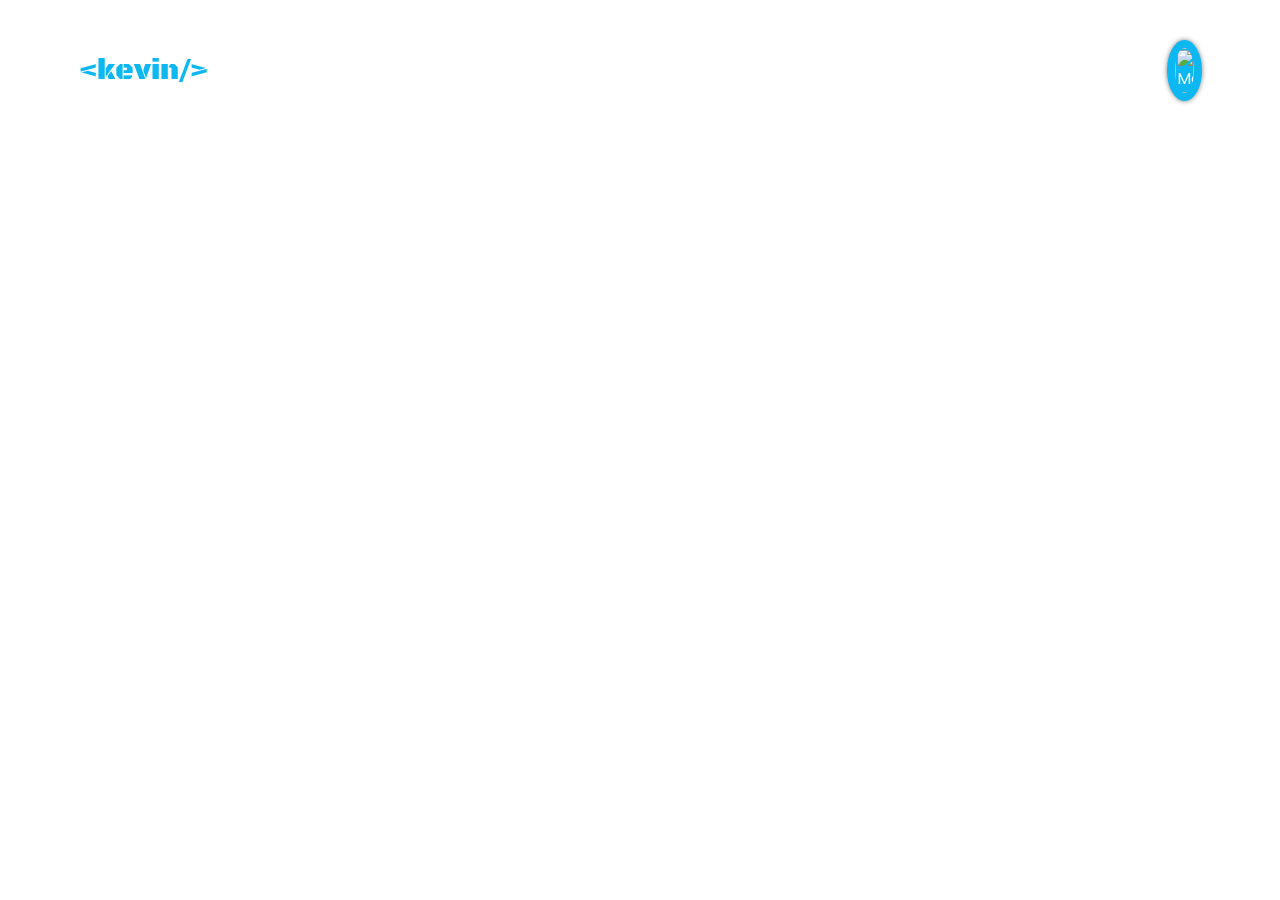
==== about.html @ 83efb4b0 "agregando mi portfolio" ====
<html lang="en">

<head>
  <meta charset="utf-8">
  <link rel="icon" href="/portfolio-github-pages/build/favicon.ico">
  <meta name="viewport" content="width=device-width, initial-scale=1">
  <meta name="theme-color" content="#000000">
  <meta name="description" content="Web site created using create-react-app">
  <link rel="apple-touch-icon" href="/portfolio-github-pages/build/logo192.png">

  <link rel="preconnect" href="https://fonts.googleapis.com">
  <link rel="preconnect" href="https://fonts.gstatic.com" crossorigin="">
  <link
    href="https://fonts.googleapis.com/css2?family=Poppins:ital,wght@0,100;0,200;0,300;0,400;0,500;0,600;0,700;0,800;0,900;1,100;1,200;1,300;1,400;1,500;1,600;1,700;1,800;1,900&amp;display=swap"
    rel="stylesheet">



  <link rel="preconnect" href="https://fonts.googleapis.com">
  <link rel="preconnect" href="https://fonts.gstatic.com" crossorigin="">
  <link href="https://fonts.googleapis.com/css2?family=Black+Ops+One&amp;display=swap" rel="stylesheet">

  <link rel="stylesheet" href="./src/css/style.css">
  <title>React App</title>
</head>

<body>
  <div id="root">
    <div class="container">
      <header class="header">
        <p class="header_name"> &lt;kevin/&gt; </p>
        <img src="./assets/img/list.svg" alt="Menu"
          class="header_container_menu_hamburger" id="hamburger">
        <div class="header_container" id="containerMenu">
          <ul class="header_container_menu">
            <li class="header_container_menu_li home page_home"> <img src="./assets/img/house-door.svg" alt="">
              <a href="./index.html">Home</a>
              </li>
            <li class="header_container_menu_li about"> <img src="./assets/img/about.svg" alt="">
              <a href="./about.html">About</a>
              </li>
            <li class="header_container_menu_li resume"> <img src="./assets/img/resume.svg" alt="">
              <a href="./resume.html">Resume</a>
              </li>
            <li class="header_container_menu_li works"> <img src="./assets/img/works.svg" alt="">
              <a href="./works.html">Works</a>
              </li>
            <li class="header_container_menu_li contact"><img src="./assets/img/contact.svg" alt="">
              <a href="./contact.html">Contact</a>
              </li>
          </ul>
        </div>
      </header>
      <main class="main_about">
        <h1>about</h1>
      </main>
    </div>
  </div>

  <script src="./hamburger.js"> </script>
</body>

</html>
---- src/css/style.css ----
* {
  margin: 0;
  padding: 0;
  box-sizing: border-box;
  font-family: "Poppins", sans-serif;
  color: white;
}

.container {
  padding-left: 16px;
  padding-right: 16px;
}

body {
  overflow-x: hidden;
  font-size: 16px;
}

img {
  max-width: 100%;
}

#root {
  background-image: url(../../assets/img/Rectangle_1.svg), url(../../assets/img/Rectangle_2.svg), url(../../assets/img/Rectangle_3.svg);
  background-repeat: no-repeat, no-repeat;
  background-position: left 0, bottom 0 right -100px, top 0 right 0;
  -o-object-fit: contain;
     object-fit: contain;
}

@media (min-width: 480px) {
  #root {
    background-size: 200px;
  }
}
@media (min-width: 768px) and (max-width: 991px) {
  #root {
    background-size: 250px;
  }
}
@media (min-width: 992px) and (max-width: 1199px) {
  #root {
    background-size: 300px;
  }
}
@media (min-width: 1200px) and (max-width: 1440px) {
  #root {
    background-size: 350px;
  }
}
@media (min-width: 1441px) {
  #root {
    background-size: 380px;
  }
}
.header {
  width: 100%;
  display: flex;
  align-items: center;
  justify-content: space-between;
  position: relative;
  max-width: 90%;
  margin: auto;
  margin-bottom: 30px;
  padding-top: 40px;
}
.header_name {
  color: #0cb7f2;
  font-family: "Black Ops One", sans-serif;
  font-size: clamp(20px, 20px + 15 * (100vw - 320px) / 880, 29px);
}
.header_container {
  width: 90%;
  position: absolute;
  top: 100px;
  left: 50%;
  transform: translateX(-50%);
  max-height: 0;
  overflow: hidden;
  transition: max-height 0.5s linear;
  background-color: white;
  box-shadow: 0 0 10px rgba(0, 0, 0, 0.2);
  border-radius: 5px;
}
.header_container.open {
  max-height: 400px;
}
.header_container_menu {
  display: flex;
  flex-direction: column;
  list-style: none;
  padding: 20px;
  gap: 15px;
}
.header_container_menu_li {
  display: flex;
  font-size: 14px;
  gap: 7px;
}
.header_container_menu_li img {
  width: 100%;
  max-width: 21px;
}
.header_container_menu_li a {
  color: #44566c;
  text-decoration: none;
}
.header_container_menu_hamburger {
  background-color: #0cb7f2;
  padding: 8px;
  width: 100%;
  max-width: 35px;
  border-radius: 50%;
  box-shadow: 0 0 5px rgba(0, 0, 0, 0.5);
}

.container {
  height: 100vh;
  width: 100%;
  max-width: 1440px;
  margin: auto;
}

.main_section_profile {
  display: flex;
  flex-direction: column;
  justify-content: center;
  align-items: center;
}
.main_section_profile_container {
  width: 250px;
  height: 250px;
  border-radius: 50%;
  overflow: hidden;
  display: flex;
  justify-content: center;
  align-items: center;
  margin-bottom: 20px;
}
.main_section_profile_container_img {
  width: 100%;
  height: 100%;
  -o-object-fit: cover;
     object-fit: cover;
}
.main_section_profile_name {
  color: black;
  font-weight: 600;
  font-size: 22px;
  margin-bottom: 10px;
}
.main_section_profile_study {
  color: gray;
  font-size: 15px;
  font-weight: 500;
  margin-bottom: 20px;
}
.main_section_profile_social {
  display: flex;
  justify-content: center;
  align-items: center;
  gap: 10px;
  width: 100%;
  margin-bottom: 30px;
}
.main_section_profile_social_buttons {
  display: flex;
  justify-content: center;
  align-items: center;
  background-color: white;
  width: 100%;
  max-width: 35px;
  height: 35px;
  border-radius: 10px;
  box-shadow: 0 0 5px rgba(0, 0, 0, 0.5);
  transition: background-color 0.3s;
}
.main_section_profile_social_buttons img {
  width: 100%;
  max-width: 50%;
  background: transparent;
  transition: filter 0.3s;
}
.main_section_profile_social .github:hover {
  background-color: black;
}
.main_section_profile_social .github:hover img {
  filter: brightness(0) invert(1);
}
.main_section_profile_social .linkedin:hover {
  background-color: #0077b5;
}
.main_section_profile_social .linkedin:hover img {
  filter: brightness(0) invert(1);
}
.main_section_profile_social .instagram:hover {
  background-color: #e1306c;
}
.main_section_profile_social .instagram:hover img {
  filter: brightness(0) invert(1);
}
.main_section_profile_cv {
  display: flex;
  align-items: center;
  justify-content: center;
  gap: 10px;
  color: white;
  font-weight: 500;
  background-color: #0cb7f2;
  padding: 10px;
  border-radius: 20px;
  text-decoration: none;
  transition: transform 0.2s;
}
.main_section_profile_cv:hover {
  transform: translateY(-5px);
}/*# sourceMappingURL=style.css.map */
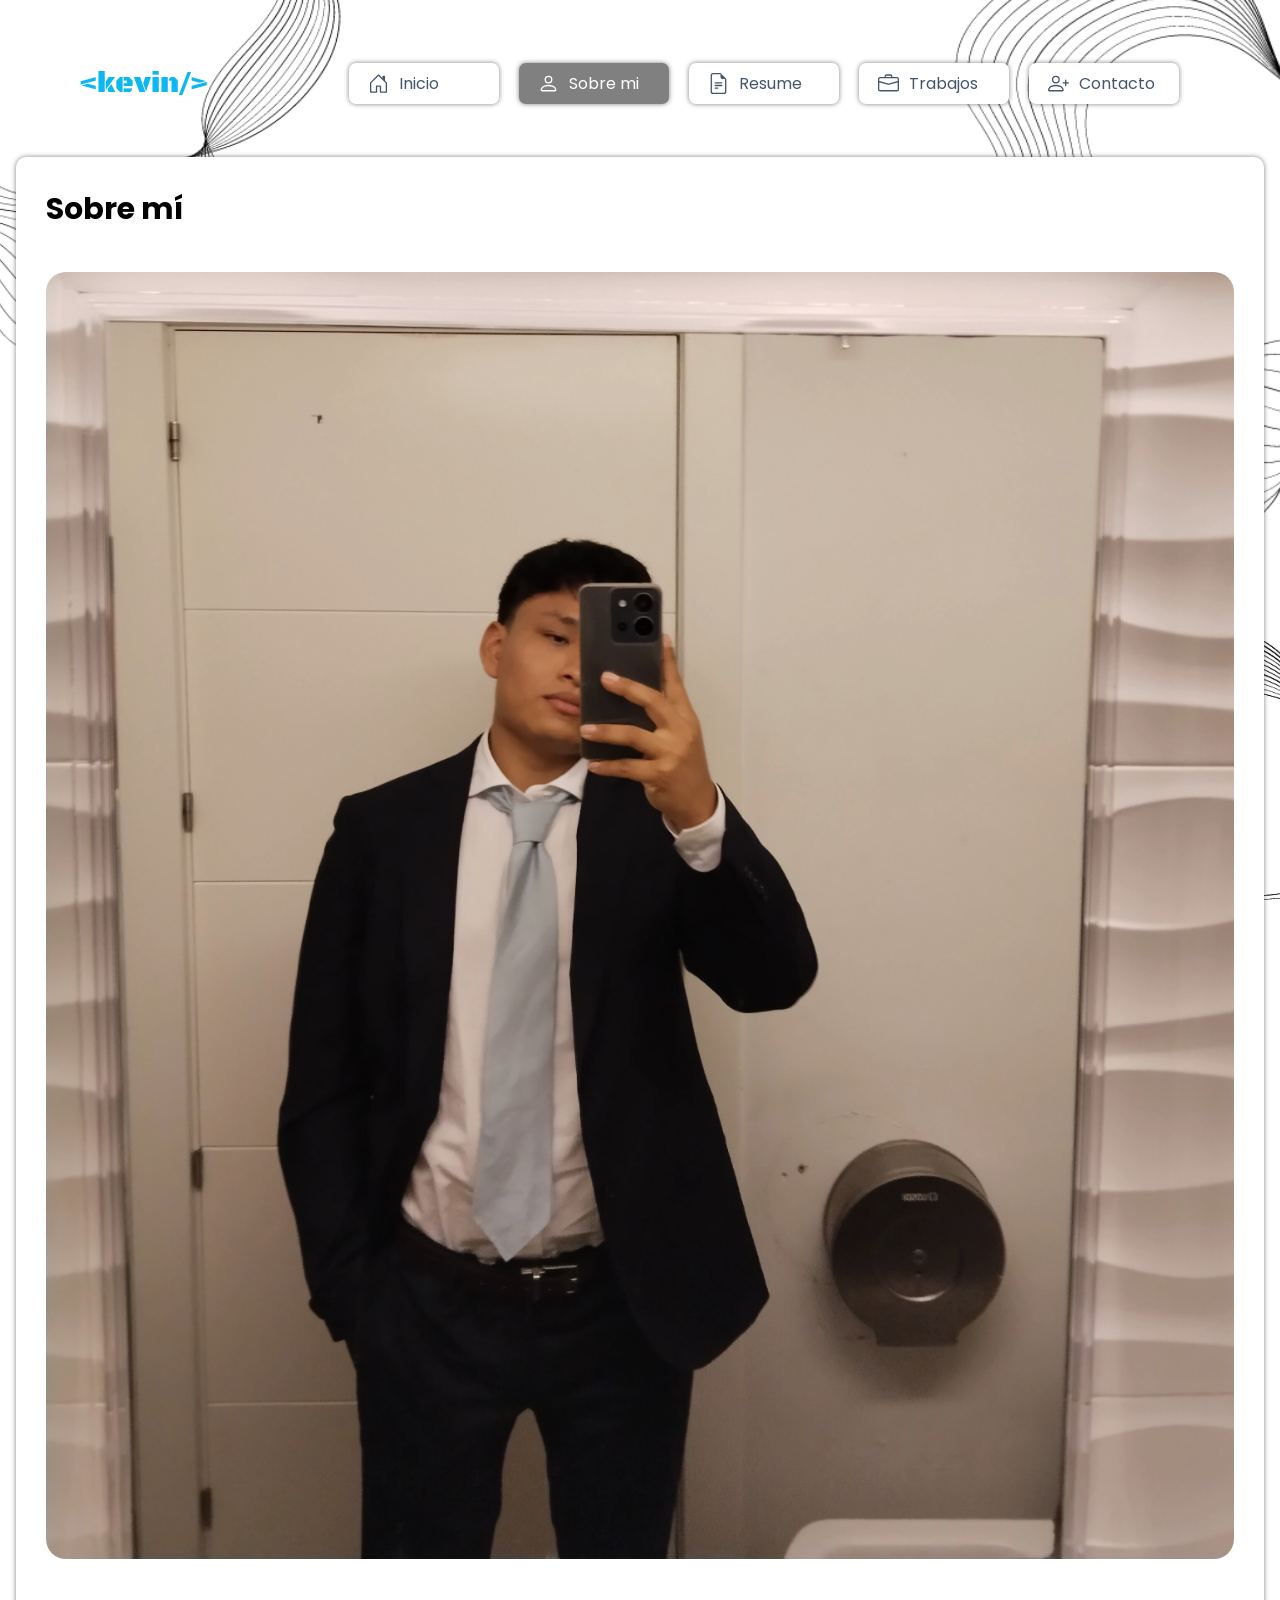
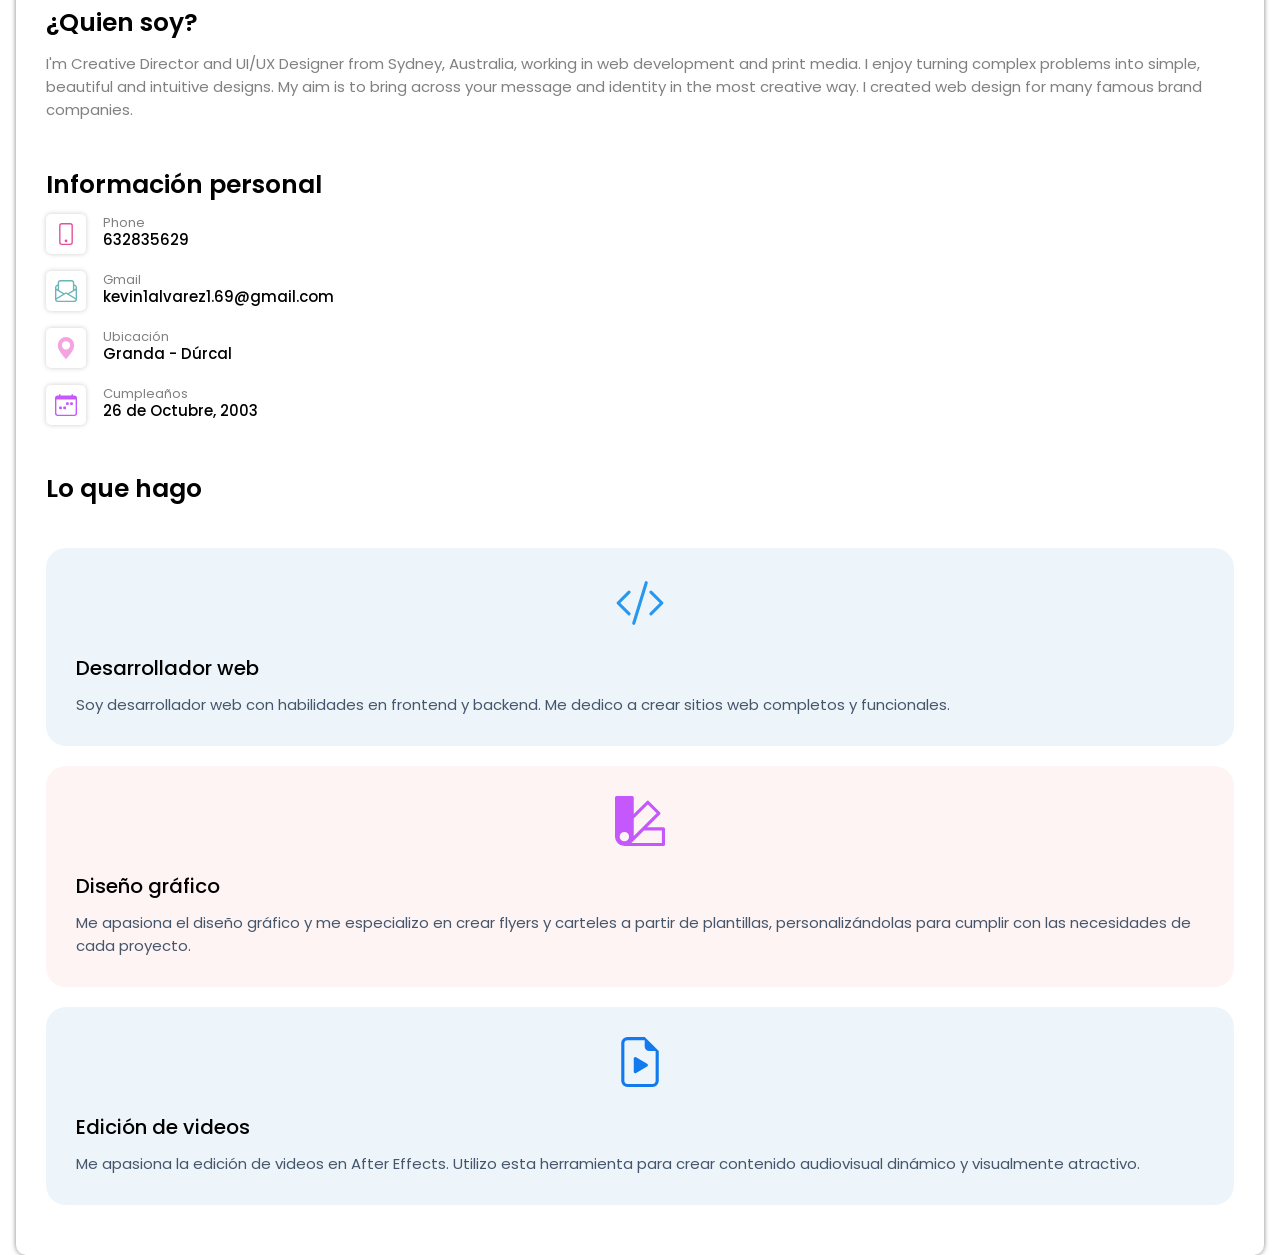
==== commit 90133fb9: "añadiendo nueva página" ====
--- a/about.html
+++ b/about.html
@@ -33,26 +33,157 @@
           class="header_container_menu_hamburger" id="hamburger">
         <div class="header_container" id="containerMenu">
           <ul class="header_container_menu">
-            <li class="header_container_menu_li home page_home"> <img src="./assets/img/house-door.svg" alt="">
-              <a href="./index.html">Home</a>
-              </li>
-            <li class="header_container_menu_li about"> <img src="./assets/img/about.svg" alt="">
-              <a href="./about.html">About</a>
-              </li>
-            <li class="header_container_menu_li resume"> <img src="./assets/img/resume.svg" alt="">
-              <a href="./resume.html">Resume</a>
-              </li>
-            <li class="header_container_menu_li works"> <img src="./assets/img/works.svg" alt="">
-              <a href="./works.html">Works</a>
-              </li>
-            <li class="header_container_menu_li contact"><img src="./assets/img/contact.svg" alt="">
-              <a href="./contact.html">Contact</a>
-              </li>
+
+            <a href="./index.html" class="header_container_menu_li home"> <img src="./assets/img/house-door.svg" alt="">
+              <span >Inicio</span>
+            </a>
+              
+            <a href="./about.html" class="header_container_menu_li home page_home"> <img src="./assets/img/about.svg" alt="">
+              <span >Sobre mi</span>
+            </a>
+              
+            <a href="./resume.html" class="header_container_menu_li home"> <img src="./assets/img/resume.svg" alt="">
+              <span >Resume</span>
+            </a>
+
+            <a href="./works.html" class="header_container_menu_li home"> <img src="./assets/img/works.svg" alt="">
+              <span >Trabajos</span>
+            </a>
+
+            <a href="./contact.html" class="header_container_menu_li home"> <img src="./assets/img/contact.svg" alt="">
+              <span >Contacto</span>
+            </a>
           </ul>
         </div>
       </header>
       <main class="main_about">
-        <h1>about</h1>
+
+        <section class="main_about_container_title">
+          <p class="main_about_container_title_text">
+            Sobre mí
+          </p>
+        </section>
+
+        <section class="main_about_container_principal">
+
+          <article class="main_about_container_principal_photo">
+            <img src="./assets/img/foto.jpg" alt="">
+          </article>
+
+          <div class="main_about_container_principal_container">
+            <article class="article_about">
+              <p class="article_about_title">¿Quien soy?</p>
+              <p class="article_about_text">
+                I'm Creative Director and UI/UX Designer from Sydney, Australia, working in web development and print media. I enjoy turning complex problems into simple, beautiful and intuitive designs.
+
+                My aim is to bring across your message and identity in the most creative way. I created web design for many famous brand companies.
+              </p>
+            </article>
+
+            <article class="article_info">
+              <p class="article_info_title">
+                Información personal
+              </p>
+              <div class="article_info_container">
+                <img src="./assets/img/info/phone.svg" alt="">
+                <div class="article_info_container_information">
+                  <p class="article_info_container_information_title">
+                    Phone
+                  </p>
+                  <p class="article_info_container_information_text">
+                    632835629
+                  </p>
+                </div>
+              </div>
+
+              <div class="article_info_container">
+                <img src="./assets/img/info/email.svg" alt="">
+                <div class="article_info_container_information">
+                  <p class="article_info_container_information_title">
+                    Gmail
+                  </p>
+                  <p class="article_info_container_information_text">
+                    kevin1alvarez1.69@gmail.com
+                  </p>
+                </div>
+              </div>
+
+              <div class="article_info_container">
+                <img src="./assets/img/info/location.svg" alt="">
+                <div class="article_info_container_information">
+                  <p class="article_info_container_information_title">
+                    Ubicación
+                  </p>
+                  <p class="article_info_container_information_text">
+                    Granda - Dúrcal
+                  </p>
+                </div>
+              </div>
+
+              <div class="article_info_container">
+                <img src="./assets/img/info/calendar.svg" alt="">
+                <div class="article_info_container_information">
+                  <p class="article_info_container_information_title">
+                    Cumpleaños
+                  </p>
+                  <p class="article_info_container_information_text">
+                    26 de Octubre, 2003
+                  </p>
+                </div>
+              </div>
+
+            </article>
+          </div>
+        </section>
+
+        <section class="main_about_container_hability">
+          <section class="main_about_container_hability_title">
+            <p class="title_text">Lo que hago</p>
+          </section>
+
+          <section class="main_about_container_hability_container">
+
+            <article class="article code">
+              <div class="article_img">
+                <img src="./assets/img/info/code.svg" alt="">
+              </div>
+              <div class="article_text">
+                <p class="article_text_title">Desarrollador web</p>
+                <p class="article_text_text">
+                  Soy desarrollador web con habilidades en frontend y backend. Me dedico a crear sitios web completos y funcionales.
+                </p>
+              </div>
+            </article>
+
+
+            <article class="article">
+              <div class="article_img">
+                <img src="./assets/img/info/design.svg" alt="">
+              </div>
+              <div class="article_text">
+                <p class="article_text_title">Diseño gráfico</p>
+                <p class="article_text_text">
+                  Me apasiona el diseño gráfico y me especializo en crear flyers y carteles a partir de plantillas, personalizándolas para cumplir con las necesidades de cada proyecto.
+                </p>
+              </div>
+            </article>
+
+            <article class="article video">
+              <div class="article_img">
+                <img src="./assets/img/info/video.svg" alt="">
+              </div>
+              <div class="article_text">
+                <p class="article_text_title">Edición de videos</p>
+                <p class="article_text_text">
+                  Me apasiona la edición de videos en After Effects. Utilizo esta herramienta para crear contenido audiovisual dinámico y visualmente atractivo.
+                </p>
+              </div>
+            </article>
+            
+
+          </section>
+        </section>
+
       </main>
     </div>
   </div>
--- a/src/css/style.css
+++ b/src/css/style.css
@@ -96,12 +96,13 @@
   display: flex;
   font-size: 14px;
   gap: 7px;
+  text-decoration: none;
 }
 .header_container_menu_li img {
   width: 100%;
   max-width: 21px;
 }
-.header_container_menu_li a {
+.header_container_menu_li span {
   color: #44566c;
   text-decoration: none;
 }
@@ -112,6 +113,127 @@
   max-width: 35px;
   border-radius: 50%;
   box-shadow: 0 0 5px rgba(0, 0, 0, 0.5);
+}
+@media (min-width: 992px) and (max-width: 1199px) {
+  .header_container {
+    position: relative;
+    top: 0;
+    left: 0;
+    transform: none;
+    max-height: none;
+    overflow: visible;
+    transition: none;
+    box-shadow: none;
+    border-radius: 0;
+    width: auto;
+    background-color: transparent;
+  }
+  .header_container_menu {
+    display: flex;
+    flex-direction: row;
+    align-items: start;
+    justify-content: flex-start;
+    padding: 20px;
+    gap: 15px;
+  }
+  .header_container_menu_li {
+    display: flex;
+    font-size: 14px;
+    gap: 10px;
+    background-color: white;
+    box-shadow: 0 0 5px rgba(0, 0, 0, 0.5);
+    padding: 8px 15px;
+    border-radius: 7px;
+    transition: background-color 0.3s;
+    width: 130px;
+  }
+  .header_container_menu_li img {
+    width: 100%;
+    max-width: 21px;
+    transition: filter 0.3s;
+  }
+  .header_container_menu_li:hover {
+    background-color: gray;
+  }
+  .header_container_menu_li:hover img {
+    filter: brightness(0) invert(1);
+  }
+  .header_container_menu_li:hover span {
+    color: white;
+  }
+  .header_container_menu .page_home {
+    background-color: gray;
+  }
+  .header_container_menu .page_home span {
+    color: white;
+  }
+  .header_container_menu .page_home img {
+    filter: brightness(0) invert(1);
+  }
+  .header_container_menu_hamburger {
+    display: none;
+  }
+}
+@media (min-width: 1200px) {
+  .header_container {
+    position: relative;
+    top: 0;
+    left: 0;
+    transform: none;
+    max-height: none;
+    overflow: visible;
+    transition: none;
+    box-shadow: none;
+    border-radius: 0;
+    width: auto;
+    background-color: transparent;
+  }
+  .header_container_menu {
+    display: flex;
+    flex-direction: row;
+    align-items: start;
+    justify-content: flex-start;
+    padding: 23px;
+    gap: 20px;
+  }
+  .header_container_menu_li {
+    display: flex;
+    font-size: 16px;
+    color: #44566c;
+    gap: 10px;
+    background-color: white;
+    box-shadow: 0 0 5px rgba(0, 0, 0, 0.5);
+    padding: 8px 19px;
+    border-radius: 7px;
+    width: 150px;
+    transition: background-color 0.3s;
+  }
+  .header_container_menu_li img {
+    width: 100%;
+    max-width: 21px;
+    transition: filter 0.3s;
+  }
+  .header_container_menu_li:hover {
+    background-color: gray;
+  }
+  .header_container_menu_li:hover img {
+    filter: brightness(0) invert(1);
+  }
+  .header_container_menu_li:hover span {
+    color: white;
+  }
+  .header_container_menu .page_home {
+    background-color: gray;
+  }
+  .header_container_menu .page_home span {
+    color: white;
+  }
+  .header_container_menu .page_home img {
+    filter: brightness(0) invert(1);
+  }
+  .header_container_menu_hamburger {
+    display: none;
+  }
 }
 
 .container {
@@ -214,4 +336,115 @@
 }
 .main_section_profile_cv:hover {
   transform: translateY(-5px);
+}
+
+.main_about {
+  background-color: white;
+  border-radius: 10px;
+  box-shadow: 0 0 5px rgba(0, 0, 0, 0.5);
+  padding: 30px;
+}
+.main_about_container_title {
+  margin-bottom: 40px;
+}
+.main_about_container_title_text {
+  color: black;
+  font-weight: 700;
+  font-size: 30px;
+}
+.main_about_container_principal_photo {
+  border-radius: 20px;
+  overflow: hidden;
+  margin-bottom: 45px;
+}
+.main_about_container_principal_container .article_about {
+  margin-bottom: 45px;
+}
+.main_about_container_principal_container .article_about_title {
+  color: black;
+  font-weight: 600;
+  font-size: 25px;
+  margin-bottom: 10px;
+}
+.main_about_container_principal_container .article_about_text {
+  color: gray;
+  font-size: 15px;
+}
+.main_about_container_principal_container .article_info {
+  margin-bottom: 45px;
+}
+.main_about_container_principal_container .article_info_title {
+  color: black;
+  font-weight: 600;
+  font-size: 25px;
+  margin-bottom: 10px;
+}
+.main_about_container_principal_container .article_info_container {
+  display: flex;
+  align-items: center;
+  gap: 17px;
+  margin-bottom: 17px;
+}
+.main_about_container_principal_container .article_info_container img {
+  height: -moz-min-content;
+  height: min-content;
+  width: 40px;
+  padding: 9px;
+  border-radius: 5px;
+  background-color: white;
+  box-shadow: 0 0 5px rgba(0, 0, 0, 0.2);
+}
+.main_about_container_principal_container .article_info_container_information_title {
+  color: gray;
+  font-size: 13px;
+  line-height: 10px;
+}
+.main_about_container_principal_container .article_info_container_information_text {
+  color: black;
+  font-size: 15px;
+  font-weight: 500;
+}
+.main_about_container_hability {
+  display: flex;
+  flex-direction: column;
+}
+.main_about_container_hability_title {
+  margin-bottom: 40px;
+}
+.main_about_container_hability_title .title_text {
+  color: black;
+  font-size: 25px;
+  font-weight: 600;
+}
+.main_about_container_hability_container .article {
+  padding: 30px 30px;
+  background-color: #fff4f4;
+  border-radius: 20px;
+  margin-bottom: 20px;
+}
+.main_about_container_hability_container .article_img {
+  display: flex;
+  justify-content: center;
+  align-items: center;
+  width: 100%;
+  margin-bottom: 25px;
+}
+.main_about_container_hability_container .article_img img {
+  width: 50px;
+}
+.main_about_container_hability_container .article_text_title {
+  color: black;
+  font-weight: 500;
+  font-size: 20px;
+  margin-bottom: 10px;
+}
+.main_about_container_hability_container .article_text_text {
+  color: #44566c;
+  font-size: 15px;
+}
+.main_about_container_hability_container .code {
+  background-color: #EEF5FA;
+}
+.main_about_container_hability_container .video {
+  background-color: #EEF5FA;
 }/*# sourceMappingURL=style.css.map */
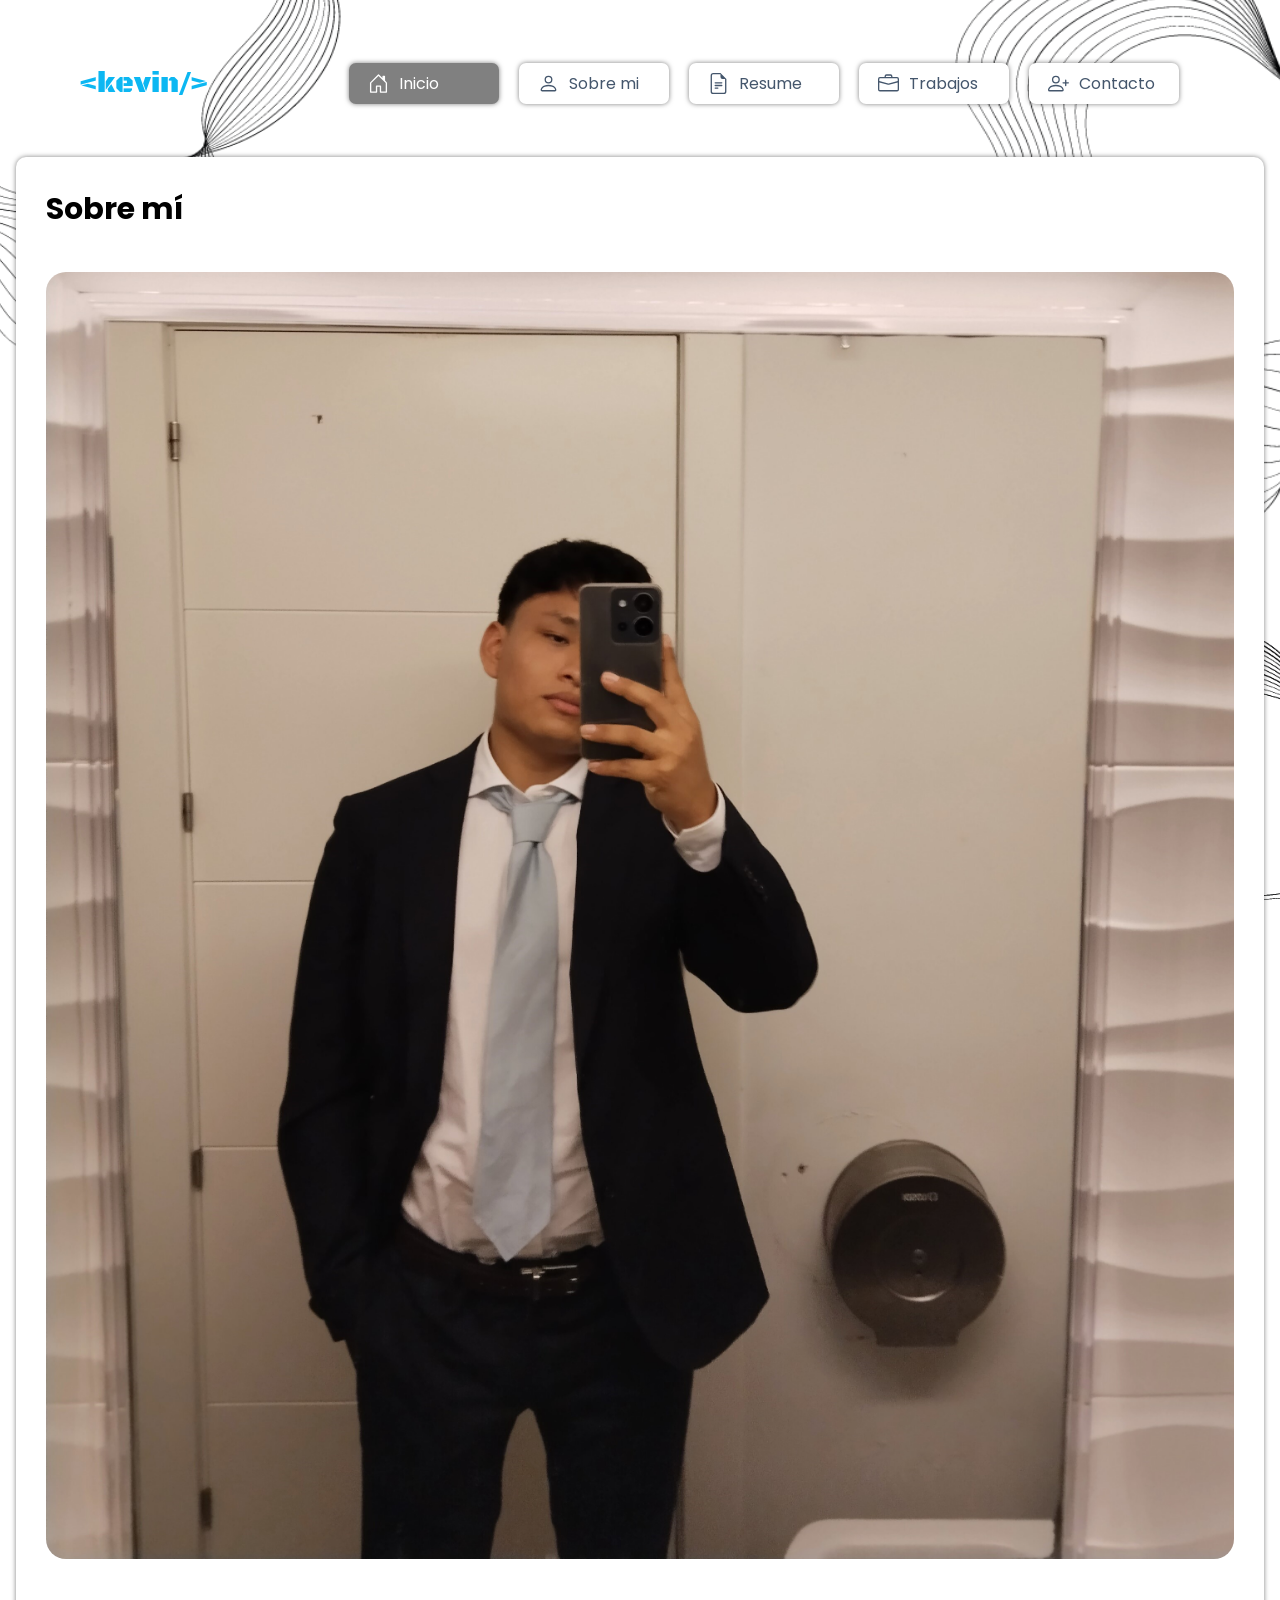
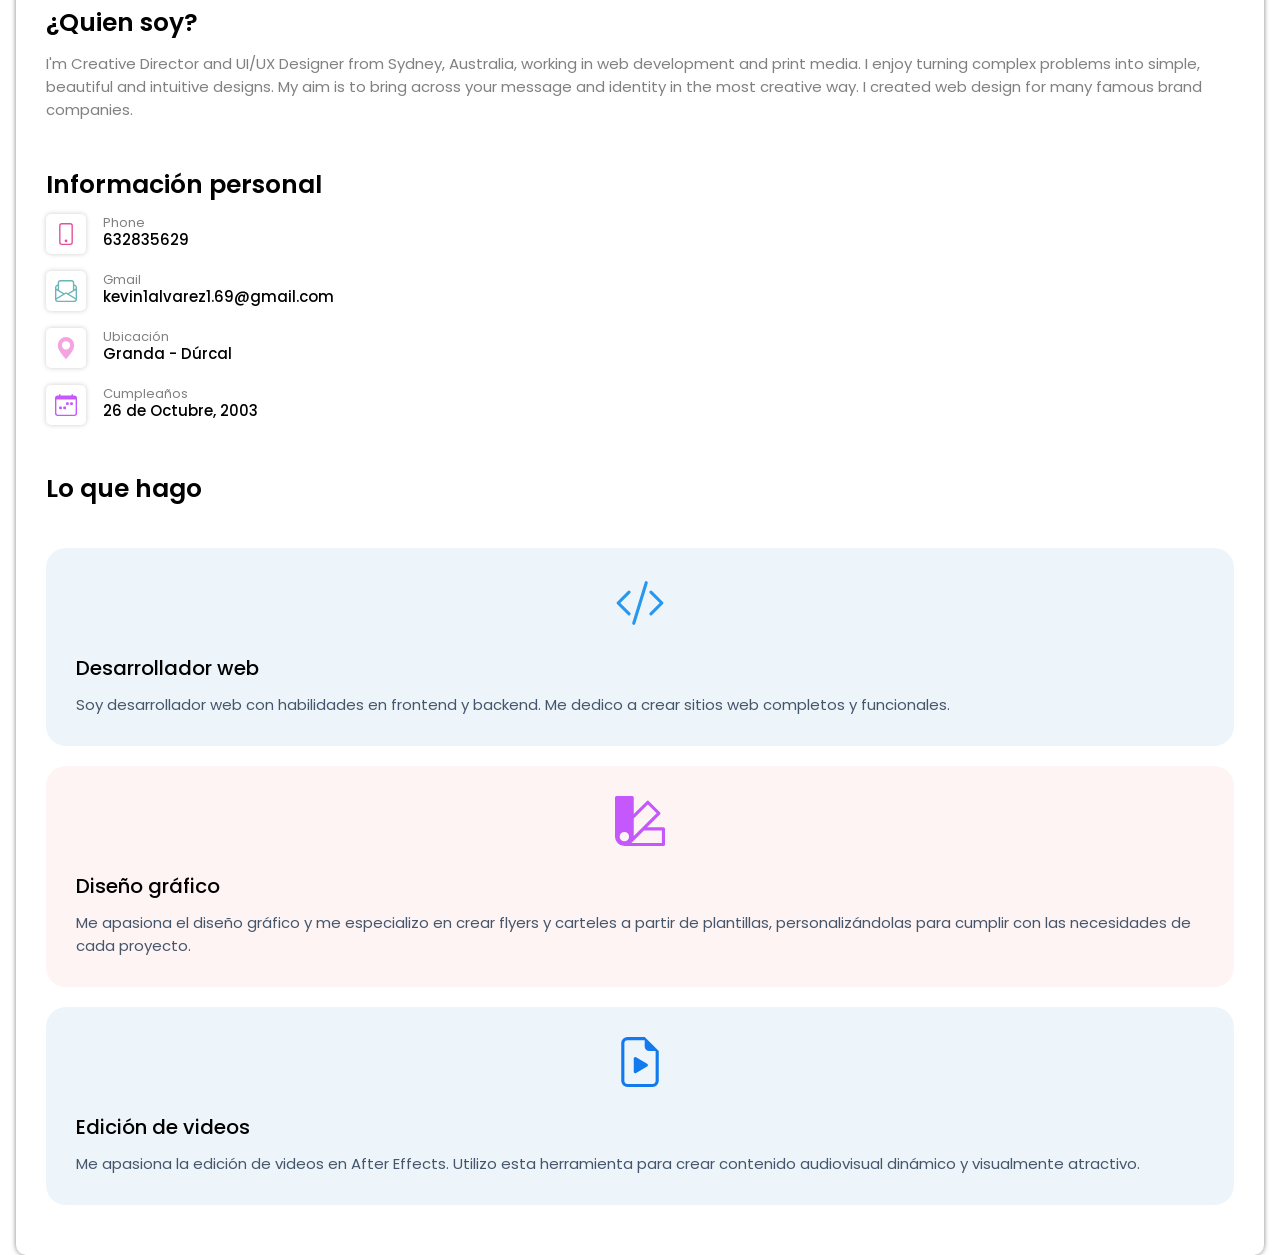
==== commit c268c1e1: "corrigiendo" ====
--- a/about.html
+++ b/about.html
@@ -34,11 +34,11 @@
         <div class="header_container" id="containerMenu">
           <ul class="header_container_menu">
 
-            <a href="./index.html" class="header_container_menu_li home"> <img src="./assets/img/house-door.svg" alt="">
+            <a href="./index.html" class="header_container_menu_li home page_home"> <img src="./assets/img/house-door.svg" alt="">
               <span >Inicio</span>
             </a>
               
-            <a href="./about.html" class="header_container_menu_li home page_home"> <img src="./assets/img/about.svg" alt="">
+            <a href="./about.html" class="header_container_menu_li home"> <img src="./assets/img/about.svg" alt="">
               <span >Sobre mi</span>
             </a>
               
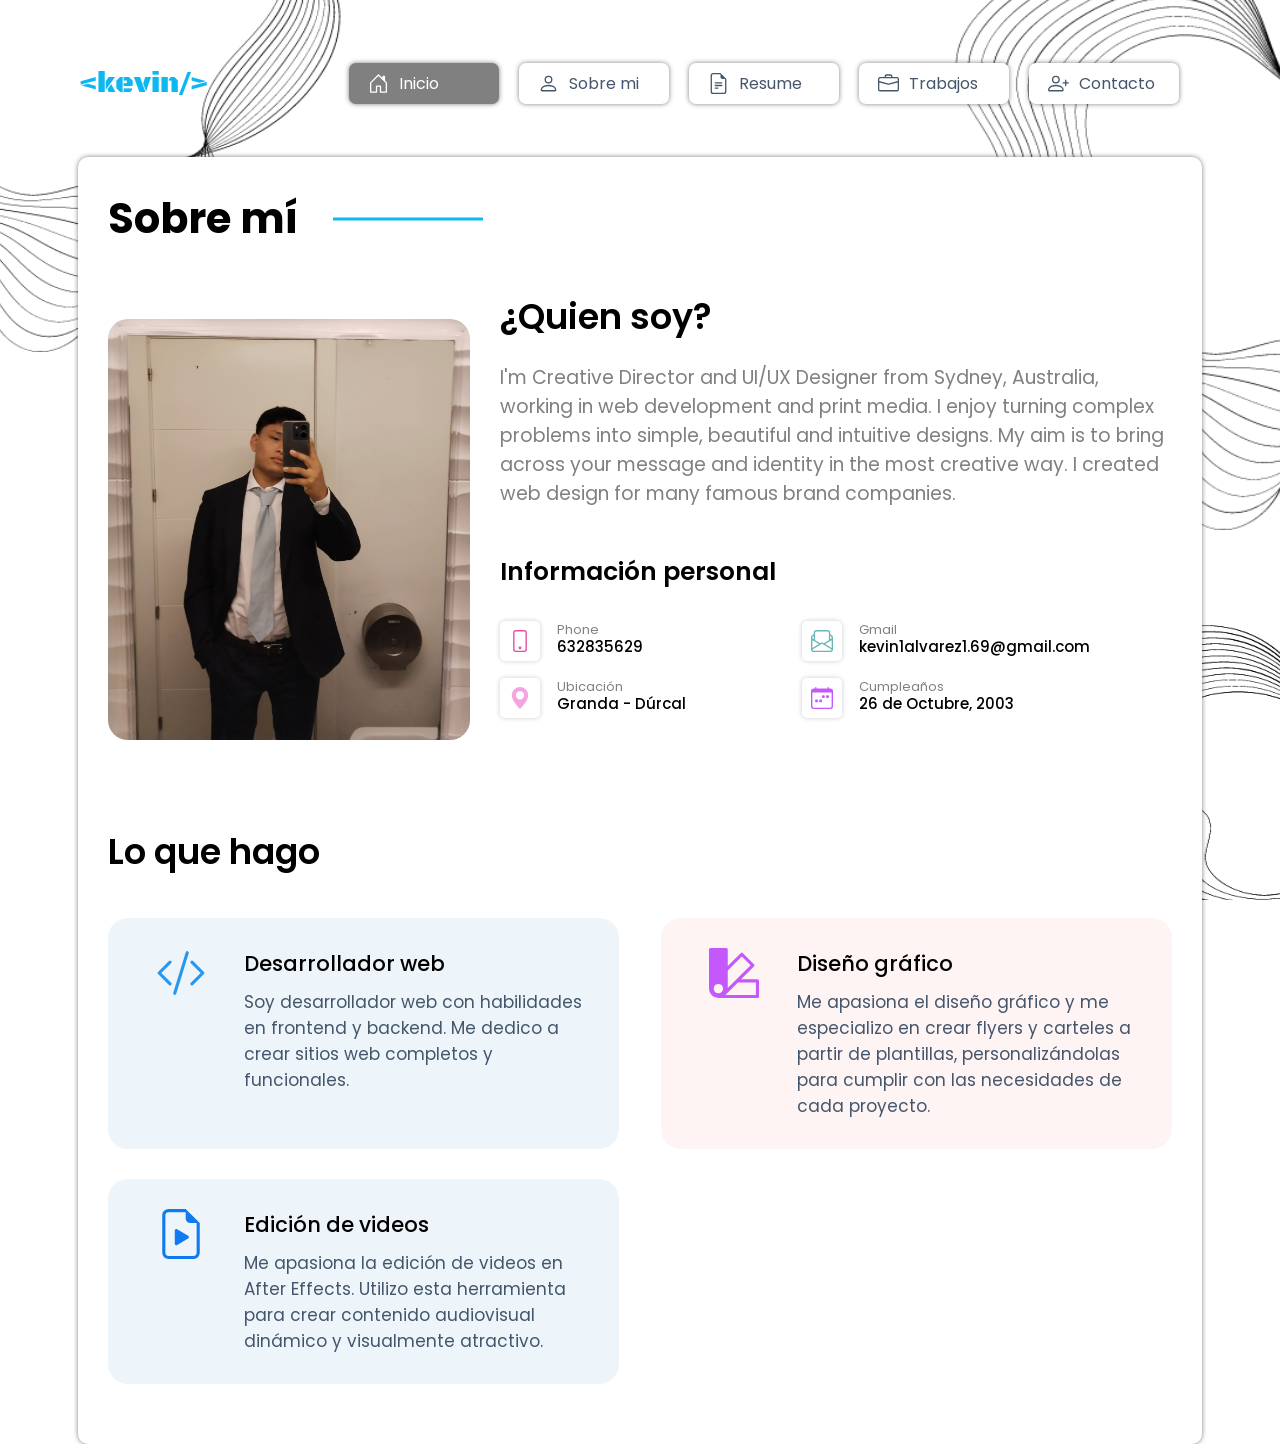
==== commit afcdf6a7: "añadiendo más estilos" ====
--- a/about.html
+++ b/about.html
@@ -84,53 +84,56 @@
               <p class="article_info_title">
                 Información personal
               </p>
-              <div class="article_info_container">
-                <img src="./assets/img/info/phone.svg" alt="">
-                <div class="article_info_container_information">
-                  <p class="article_info_container_information_title">
-                    Phone
-                  </p>
-                  <p class="article_info_container_information_text">
-                    632835629
-                  </p>
+              <div class="article_info_block">
+                <div class="article_info_block_container">
+                  <img src="./assets/img/info/phone.svg" alt="">
+                  <div class="article_info_block_container_information">
+                    <p class="article_info_block_container_information_title">
+                      Phone
+                    </p>
+                    <p class="article_info_block_container_information_text">
+                      632835629
+                    </p>
+                  </div>
+                </div>
+  
+                <div class="article_info_block_container">
+                  <img src="./assets/img/info/email.svg" alt="">
+                  <div class="article_info_block_container_information">
+                    <p class="article_info_block_container_information_title">
+                      Gmail
+                    </p>
+                    <p class="article_info_block_container_information_text">
+                      kevin1alvarez1.69@gmail.com
+                    </p>
+                  </div>
+                </div>
+  
+                <div class="article_info_block_container">
+                  <img src="./assets/img/info/location.svg" alt="">
+                  <div class="article_info_block_container_information">
+                    <p class="article_info_block_container_information_title">
+                      Ubicación
+                    </p>
+                    <p class="article_info_block_container_information_text">
+                      Granda - Dúrcal
+                    </p>
+                  </div>
+                </div>
+  
+                <div class="article_info_block_container">
+                  <img src="./assets/img/info/calendar.svg" alt="">
+                  <div class="article_info_block_container_information">
+                    <p class="article_info_block_container_information_title">
+                      Cumpleaños
+                    </p>
+                    <p class="article_info_block_container_information_text">
+                      26 de Octubre, 2003
+                    </p>
+                  </div>
                 </div>
               </div>
-
-              <div class="article_info_container">
-                <img src="./assets/img/info/email.svg" alt="">
-                <div class="article_info_container_information">
-                  <p class="article_info_container_information_title">
-                    Gmail
-                  </p>
-                  <p class="article_info_container_information_text">
-                    kevin1alvarez1.69@gmail.com
-                  </p>
-                </div>
-              </div>
-
-              <div class="article_info_container">
-                <img src="./assets/img/info/location.svg" alt="">
-                <div class="article_info_container_information">
-                  <p class="article_info_container_information_title">
-                    Ubicación
-                  </p>
-                  <p class="article_info_container_information_text">
-                    Granda - Dúrcal
-                  </p>
-                </div>
-              </div>
-
-              <div class="article_info_container">
-                <img src="./assets/img/info/calendar.svg" alt="">
-                <div class="article_info_container_information">
-                  <p class="article_info_container_information_title">
-                    Cumpleaños
-                  </p>
-                  <p class="article_info_container_information_text">
-                    26 de Octubre, 2003
-                  </p>
-                </div>
-              </div>
+              
 
             </article>
           </div>
@@ -156,7 +159,7 @@
             </article>
 
 
-            <article class="article">
+            <article class="article design">
               <div class="article_img">
                 <img src="./assets/img/info/design.svg" alt="">
               </div>
--- a/src/css/style.css
+++ b/src/css/style.css
@@ -343,19 +343,55 @@
   border-radius: 10px;
   box-shadow: 0 0 5px rgba(0, 0, 0, 0.5);
   padding: 30px;
+  margin: auto;
+  width: 90%;
 }
 .main_about_container_title {
   margin-bottom: 40px;
+  position: relative;
 }
 .main_about_container_title_text {
   color: black;
   font-weight: 700;
-  font-size: 30px;
+  font-size: clamp(30px, 2vw + 1rem, 45px);
+  position: relative;
+}
+.main_about_container_title_text::after {
+  content: "";
+  position: absolute;
+  top: 50%;
+  left: 170px;
+  width: 70px;
+  height: 3px;
+  background-color: #0cb7f2;
+  transform: translateY(-50%);
+}
+@media (min-width: 768px) and (max-width: 991px) {
+  .main_about_container_title_text::after {
+    left: 200px;
+    width: 130px;
+  }
+}
+@media (min-width: 992px) and (max-width: 1400px) {
+  .main_about_container_title_text::after {
+    left: 225px;
+    width: 150px;
+  }
+}
+@media (min-width: 1401px) {
+  .main_about_container_title_text::after {
+    left: 270px;
+    width: 160px;
+  }
+}
+.main_about_container_principal {
+  margin-bottom: 45px;
 }
 .main_about_container_principal_photo {
   border-radius: 20px;
   overflow: hidden;
-  margin-bottom: 45px;
+  margin: auto;
+  margin-bottom: 40px;
 }
 .main_about_container_principal_container .article_about {
   margin-bottom: 45px;
@@ -363,12 +399,22 @@
 .main_about_container_principal_container .article_about_title {
   color: black;
   font-weight: 600;
-  font-size: 25px;
+  font-size: clamp(25px, 2vw + 1rem, 35px);
   margin-bottom: 10px;
+}
+@media (min-width: 992px) and (max-width: 1400px) {
+  .main_about_container_principal_container .article_about_title {
+    margin-bottom: 20px;
+  }
+}
+@media (min-width: 1401px) {
+  .main_about_container_principal_container .article_about_title {
+    margin-bottom: 20px;
+  }
 }
 .main_about_container_principal_container .article_about_text {
   color: gray;
-  font-size: 15px;
+  font-size: clamp(15px, 0.68vw + 12.35px, 19px);
 }
 .main_about_container_principal_container .article_info {
   margin-bottom: 45px;
@@ -379,13 +425,27 @@
   font-size: 25px;
   margin-bottom: 10px;
 }
-.main_about_container_principal_container .article_info_container {
+@media (min-width: 992px) and (max-width: 1400px) {
+  .main_about_container_principal_container .article_info_title {
+    margin-bottom: 30px;
+  }
+}
+@media (min-width: 1401px) {
+  .main_about_container_principal_container .article_info_title {
+    margin-bottom: 30px;
+  }
+}
+.main_about_container_principal_container .article_info_block {
+  display: flex;
+  flex-direction: column;
+}
+.main_about_container_principal_container .article_info_block_container {
   display: flex;
   align-items: center;
   gap: 17px;
   margin-bottom: 17px;
 }
-.main_about_container_principal_container .article_info_container img {
+.main_about_container_principal_container .article_info_block_container img {
   height: -moz-min-content;
   height: min-content;
   width: 40px;
@@ -394,16 +454,74 @@
   background-color: white;
   box-shadow: 0 0 5px rgba(0, 0, 0, 0.2);
 }
-.main_about_container_principal_container .article_info_container_information_title {
+.main_about_container_principal_container .article_info_block_container_information_title {
   color: gray;
   font-size: 13px;
   line-height: 10px;
 }
-.main_about_container_principal_container .article_info_container_information_text {
+.main_about_container_principal_container .article_info_block_container_information_text {
   color: black;
   font-size: 15px;
   font-weight: 500;
 }
+@media (min-width: 768px) and (max-width: 991px) {
+  .main_about_container_principal_container .article_info_block {
+    display: flex;
+    flex-direction: row;
+    flex-wrap: wrap;
+    justify-content: space-between;
+  }
+  .main_about_container_principal_container .article_info_block_container {
+    width: 50%;
+    display: flex;
+  }
+}
+@media (min-width: 992px) and (max-width: 1400px) {
+  .main_about_container_principal {
+    display: flex;
+    gap: 30px;
+  }
+  .main_about_container_principal_photo {
+    height: -moz-max-content;
+    height: max-content;
+    width: 35%;
+  }
+  .main_about_container_principal_container {
+    width: 65%;
+  }
+  .main_about_container_principal_container .article_info_block {
+    display: flex;
+    flex-direction: row;
+    flex-wrap: wrap;
+  }
+  .main_about_container_principal_container .article_info_block_container {
+    width: 45%;
+    display: flex;
+  }
+}
+@media (min-width: 1401px) {
+  .main_about_container_principal {
+    display: flex;
+    gap: 30px;
+  }
+  .main_about_container_principal_photo {
+    height: -moz-max-content;
+    height: max-content;
+    width: 35%;
+  }
+  .main_about_container_principal_container {
+    width: 65%;
+  }
+  .main_about_container_principal_container .article_info_block {
+    display: flex;
+    flex-direction: row;
+    flex-wrap: wrap;
+  }
+  .main_about_container_principal_container .article_info_block_container {
+    width: 45%;
+    display: flex;
+  }
+}
 .main_about_container_hability {
   display: flex;
   flex-direction: column;
@@ -413,7 +531,7 @@
 }
 .main_about_container_hability_title .title_text {
   color: black;
-  font-size: 25px;
+  font-size: clamp(25px, 2vw + 1rem, 35px);
   font-weight: 600;
 }
 .main_about_container_hability_container .article {
@@ -435,16 +553,95 @@
 .main_about_container_hability_container .article_text_title {
   color: black;
   font-weight: 500;
-  font-size: 20px;
+  font-size: clamp(20px, 0.68vw + 12.35px, 22px);
   margin-bottom: 10px;
 }
 .main_about_container_hability_container .article_text_text {
   color: #44566c;
-  font-size: 15px;
+  font-size: clamp(15px, 0.68vw + 12.35px, 17px);
 }
 .main_about_container_hability_container .code {
   background-color: #EEF5FA;
 }
 .main_about_container_hability_container .video {
   background-color: #EEF5FA;
+}
+@media (min-width: 576px) and (max-width: 767px) {
+  .main_about_container_hability_container .article {
+    display: flex;
+    gap: 20px;
+  }
+  .main_about_container_hability_container .article_img {
+    display: flex;
+    align-items: flex-start;
+    width: 20%;
+  }
+  .main_about_container_hability_container .article_text {
+    width: 80%;
+  }
+}
+@media (min-width: 992px) and (max-width: 1400px) {
+  .main_about_container_hability_container {
+    display: flex;
+    flex-wrap: wrap;
+    justify-content: space-between;
+  }
+  .main_about_container_hability_container .article {
+    display: flex;
+    gap: 20px;
+    width: 48%;
+    margin-bottom: 30px;
+  }
+  .main_about_container_hability_container .article_img {
+    display: flex;
+    align-items: flex-start;
+    width: 20%;
+  }
+  .main_about_container_hability_container .article_text {
+    width: 80%;
+  }
+}
+@media (min-width: 1401px) {
+  .main_about_container_hability_container {
+    display: flex;
+    flex-wrap: wrap;
+    justify-content: space-between;
+  }
+  .main_about_container_hability_container .article {
+    display: flex;
+    gap: 20px;
+    width: 48%;
+    margin-bottom: 30px;
+  }
+  .main_about_container_hability_container .article_img {
+    display: flex;
+    align-items: flex-start;
+    width: 20%;
+  }
+  .main_about_container_hability_container .article_text {
+    width: 80%;
+  }
+}
+@media (min-width: 768px) and (max-width: 991px) {
+  .main_about_container_hability_container {
+    display: flex;
+    justify-content: center;
+    align-items: center;
+    flex-wrap: wrap;
+    gap: 20px;
+  }
+  .main_about_container_hability_container .article {
+    display: flex;
+    flex-direction: column;
+    align-items: center;
+    width: 48%;
+    height: 350px;
+    margin-bottom: 0px;
+  }
+  .main_about_container_hability_container .article_img {
+    width: 20%;
+  }
+  .main_about_container_hability_container .article_text {
+    width: 80%;
+  }
 }/*# sourceMappingURL=style.css.map */
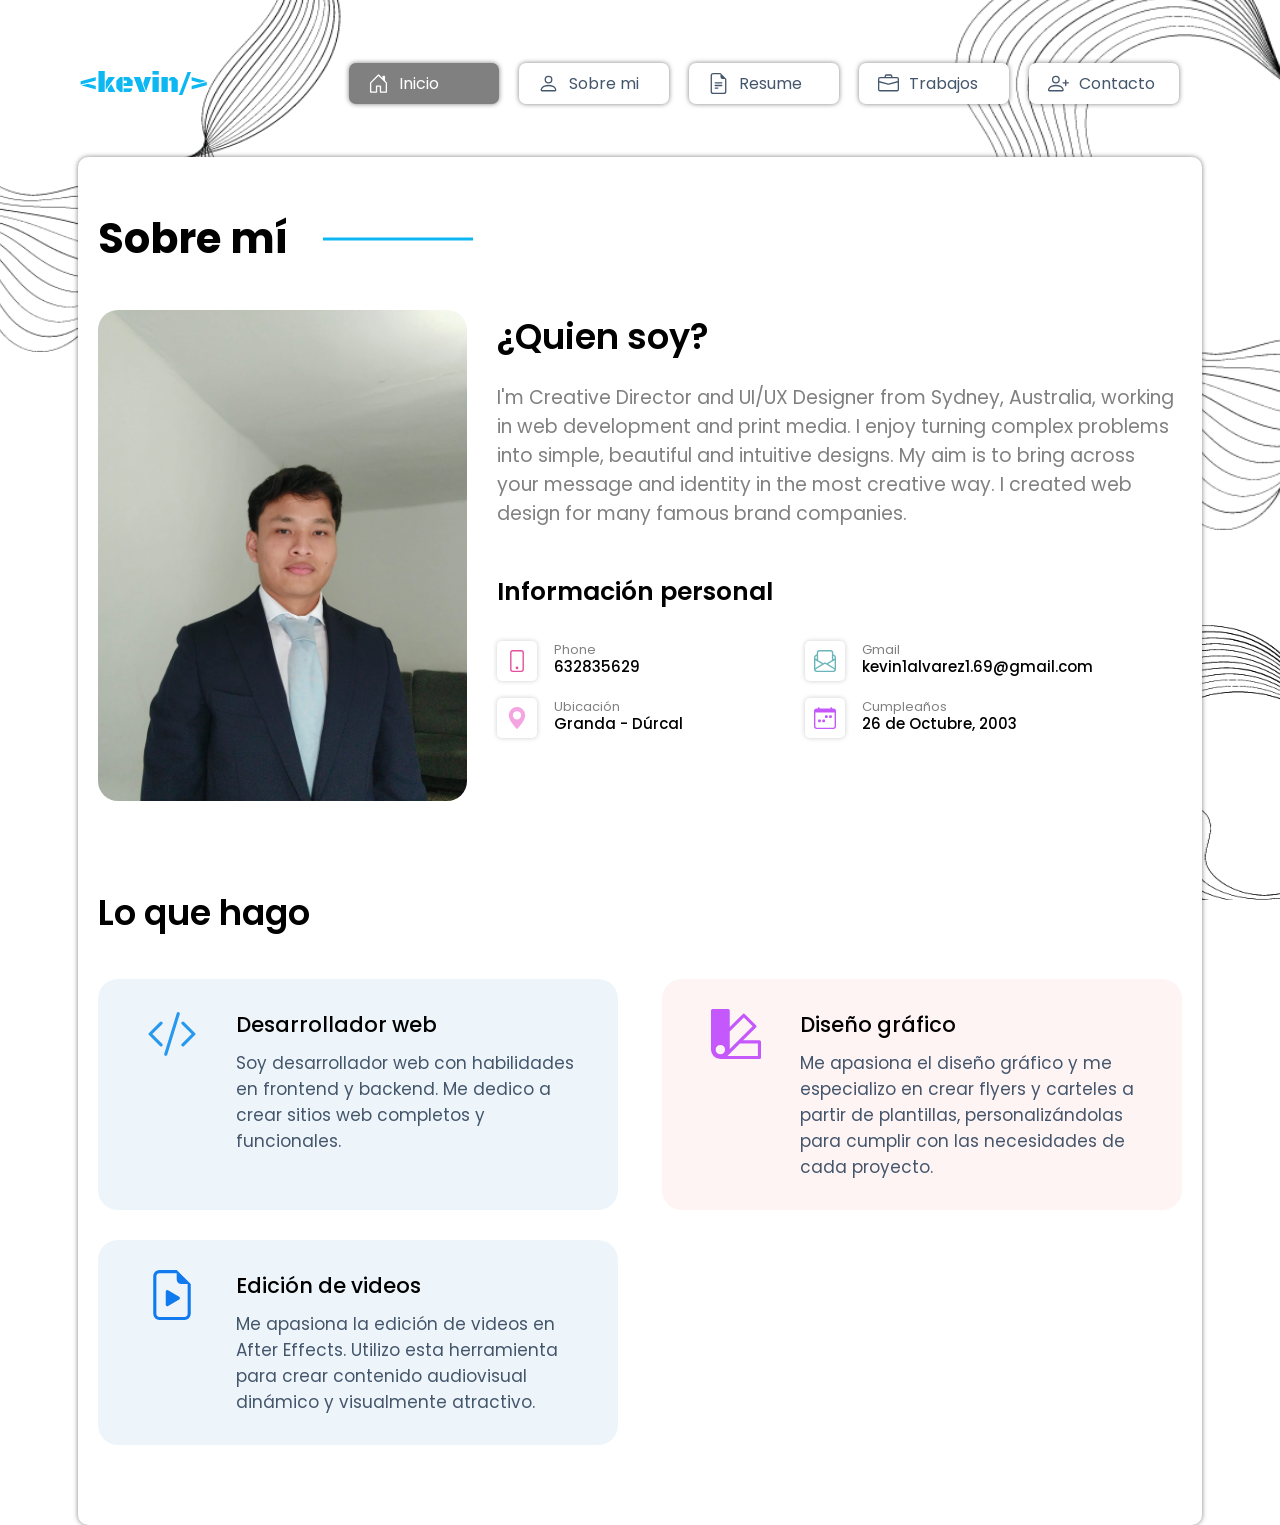
==== commit eff993f7: "Terminando 'resume' y añadiendo mis proyectos" ====
--- a/about.html
+++ b/about.html
@@ -67,7 +67,7 @@
         <section class="main_about_container_principal">
 
           <article class="main_about_container_principal_photo">
-            <img src="./assets/img/foto.jpg" alt="">
+            <img src="./assets/img/me/kevin3.jpg" alt="">
           </article>
 
           <div class="main_about_container_principal_container">
--- a/src/css/style.css
+++ b/src/css/style.css
@@ -24,8 +24,6 @@
   background-image: url(../../assets/img/Rectangle_1.svg), url(../../assets/img/Rectangle_2.svg), url(../../assets/img/Rectangle_3.svg);
   background-repeat: no-repeat, no-repeat;
   background-position: left 0, bottom 0 right -100px, top 0 right 0;
-  -o-object-fit: contain;
-     object-fit: contain;
 }
 
 @media (min-width: 480px) {
@@ -53,6 +51,613 @@
     background-size: 380px;
   }
 }
+.main_section_profile {
+  display: flex;
+  flex-direction: column;
+  justify-content: center;
+  align-items: center;
+}
+.main_section_profile_container {
+  width: 250px;
+  height: 250px;
+  border-radius: 50%;
+  overflow: hidden;
+  display: flex;
+  justify-content: center;
+  align-items: center;
+  margin-bottom: 20px;
+}
+.main_section_profile_container_img {
+  width: 100%;
+  height: 100%;
+  -o-object-fit: contain;
+     object-fit: contain;
+}
+.main_section_profile_name {
+  color: black;
+  font-weight: 600;
+  font-size: 22px;
+  margin-bottom: 10px;
+}
+.main_section_profile_study {
+  color: gray;
+  font-size: 15px;
+  font-weight: 500;
+  margin-bottom: 20px;
+}
+.main_section_profile_social {
+  display: flex;
+  justify-content: center;
+  align-items: center;
+  gap: 10px;
+  width: 100%;
+  margin-bottom: 30px;
+}
+.main_section_profile_social_buttons {
+  display: flex;
+  justify-content: center;
+  align-items: center;
+  background-color: white;
+  width: 100%;
+  max-width: 35px;
+  height: 35px;
+  border-radius: 10px;
+  box-shadow: 0 0 5px rgba(0, 0, 0, 0.5);
+  transition: background-color 0.3s;
+}
+.main_section_profile_social_buttons img {
+  width: 100%;
+  max-width: 50%;
+  background: transparent;
+  transition: filter 0.3s;
+}
+.main_section_profile_social .github:hover {
+  background-color: black;
+}
+.main_section_profile_social .github:hover img {
+  filter: brightness(0) invert(1);
+}
+.main_section_profile_social .linkedin:hover {
+  background-color: #0077b5;
+}
+.main_section_profile_social .linkedin:hover img {
+  filter: brightness(0) invert(1);
+}
+.main_section_profile_social .instagram:hover {
+  background-color: #e1306c;
+}
+.main_section_profile_social .instagram:hover img {
+  filter: brightness(0) invert(1);
+}
+.main_section_profile_cv {
+  display: flex;
+  align-items: center;
+  justify-content: center;
+  gap: 10px;
+  color: white;
+  font-weight: 500;
+  background-color: #0cb7f2;
+  padding: 10px;
+  border-radius: 20px;
+  text-decoration: none;
+  transition: transform 0.2s;
+}
+.main_section_profile_cv:hover {
+  transform: translateY(-5px);
+}
+
+.main_about {
+  background-color: white;
+  border-radius: 10px;
+  box-shadow: 0 0 5px rgba(0, 0, 0, 0.5);
+  padding: 50px 20px;
+  margin: auto;
+  width: 90%;
+}
+.main_about_container_title {
+  margin-bottom: 40px;
+  position: relative;
+}
+.main_about_container_title_text {
+  color: black;
+  font-weight: 700;
+  font-size: clamp(30px, 2vw + 1rem, 45px);
+  position: relative;
+}
+.main_about_container_title_text::after {
+  content: "";
+  position: absolute;
+  top: 50%;
+  left: 170px;
+  width: 70px;
+  height: 3px;
+  background-color: #0cb7f2;
+  transform: translateY(-50%);
+}
+@media (min-width: 768px) and (max-width: 991px) {
+  .main_about_container_title_text::after {
+    left: 200px;
+    width: 130px;
+  }
+}
+@media (min-width: 992px) and (max-width: 1400px) {
+  .main_about_container_title_text::after {
+    left: 225px;
+    width: 150px;
+  }
+}
+@media (min-width: 1401px) {
+  .main_about_container_title_text::after {
+    left: 270px;
+    width: 160px;
+  }
+}
+.main_about_container_principal {
+  margin-bottom: 45px;
+}
+.main_about_container_principal_photo {
+  border-radius: 20px;
+  overflow: hidden;
+  margin: auto;
+  margin-bottom: 40px;
+}
+.main_about_container_principal_container .article_about {
+  margin-bottom: 45px;
+}
+.main_about_container_principal_container .article_about_title {
+  color: black;
+  font-weight: 600;
+  font-size: clamp(25px, 2vw + 1rem, 35px);
+  margin-bottom: 10px;
+}
+@media (min-width: 992px) and (max-width: 1400px) {
+  .main_about_container_principal_container .article_about_title {
+    margin-bottom: 20px;
+  }
+}
+@media (min-width: 1401px) {
+  .main_about_container_principal_container .article_about_title {
+    margin-bottom: 20px;
+  }
+}
+.main_about_container_principal_container .article_about_text {
+  color: gray;
+  font-size: clamp(15px, 0.68vw + 12.35px, 19px);
+}
+.main_about_container_principal_container .article_info {
+  margin-bottom: 45px;
+}
+.main_about_container_principal_container .article_info_title {
+  color: black;
+  font-weight: 600;
+  font-size: 25px;
+  margin-bottom: 10px;
+}
+@media (min-width: 992px) and (max-width: 1400px) {
+  .main_about_container_principal_container .article_info_title {
+    margin-bottom: 30px;
+  }
+}
+@media (min-width: 1401px) {
+  .main_about_container_principal_container .article_info_title {
+    margin-bottom: 30px;
+  }
+}
+.main_about_container_principal_container .article_info_block {
+  display: flex;
+  flex-direction: column;
+}
+.main_about_container_principal_container .article_info_block_container {
+  display: flex;
+  align-items: center;
+  gap: 17px;
+  margin-bottom: 17px;
+}
+.main_about_container_principal_container .article_info_block_container img {
+  height: -moz-min-content;
+  height: min-content;
+  width: 40px;
+  padding: 9px;
+  border-radius: 5px;
+  background-color: white;
+  box-shadow: 0 0 5px rgba(0, 0, 0, 0.2);
+}
+.main_about_container_principal_container .article_info_block_container_information_title {
+  color: gray;
+  font-size: 13px;
+  line-height: 10px;
+}
+.main_about_container_principal_container .article_info_block_container_information_text {
+  color: black;
+  font-size: 15px;
+  font-weight: 500;
+}
+@media (min-width: 768px) and (max-width: 991px) {
+  .main_about_container_principal_container .article_info_block {
+    display: flex;
+    flex-direction: row;
+    flex-wrap: wrap;
+    justify-content: space-between;
+  }
+  .main_about_container_principal_container .article_info_block_container {
+    width: 50%;
+    display: flex;
+  }
+}
+@media (min-width: 992px) and (max-width: 1400px) {
+  .main_about_container_principal {
+    display: flex;
+    gap: 30px;
+  }
+  .main_about_container_principal_photo {
+    height: -moz-max-content;
+    height: max-content;
+    width: 35%;
+  }
+  .main_about_container_principal_container {
+    width: 65%;
+  }
+  .main_about_container_principal_container .article_info_block {
+    display: flex;
+    flex-direction: row;
+    flex-wrap: wrap;
+  }
+  .main_about_container_principal_container .article_info_block_container {
+    width: 45%;
+    display: flex;
+  }
+}
+@media (min-width: 1401px) {
+  .main_about_container_principal {
+    display: flex;
+    gap: 30px;
+  }
+  .main_about_container_principal_photo {
+    height: -moz-max-content;
+    height: max-content;
+    width: 35%;
+  }
+  .main_about_container_principal_container {
+    width: 65%;
+  }
+  .main_about_container_principal_container .article_info_block {
+    display: flex;
+    flex-direction: row;
+    flex-wrap: wrap;
+  }
+  .main_about_container_principal_container .article_info_block_container {
+    width: 45%;
+    display: flex;
+  }
+}
+.main_about_container_hability {
+  display: flex;
+  flex-direction: column;
+}
+.main_about_container_hability_title {
+  margin-bottom: 40px;
+}
+.main_about_container_hability_title .title_text {
+  color: black;
+  font-size: clamp(25px, 2vw + 1rem, 35px);
+  font-weight: 600;
+}
+.main_about_container_hability_container .article {
+  padding: 30px 30px;
+  background-color: #fff4f4;
+  border-radius: 20px;
+  margin-bottom: 20px;
+}
+.main_about_container_hability_container .article_img {
+  display: flex;
+  justify-content: center;
+  align-items: center;
+  width: 100%;
+  margin-bottom: 25px;
+}
+.main_about_container_hability_container .article_img img {
+  width: 50px;
+}
+.main_about_container_hability_container .article_text_title {
+  color: black;
+  font-weight: 500;
+  font-size: clamp(20px, 0.68vw + 12.35px, 22px);
+  margin-bottom: 10px;
+}
+.main_about_container_hability_container .article_text_text {
+  color: #44566c;
+  font-size: clamp(15px, 0.68vw + 12.35px, 17px);
+}
+.main_about_container_hability_container .code {
+  background-color: #EEF5FA;
+}
+.main_about_container_hability_container .video {
+  background-color: #EEF5FA;
+}
+@media (min-width: 576px) and (max-width: 767px) {
+  .main_about_container_hability_container .article {
+    display: flex;
+    gap: 20px;
+  }
+  .main_about_container_hability_container .article_img {
+    display: flex;
+    align-items: flex-start;
+    width: 20%;
+  }
+  .main_about_container_hability_container .article_text {
+    width: 80%;
+  }
+}
+@media (min-width: 992px) and (max-width: 1400px) {
+  .main_about_container_hability_container {
+    display: flex;
+    flex-wrap: wrap;
+    justify-content: space-between;
+  }
+  .main_about_container_hability_container .article {
+    display: flex;
+    gap: 20px;
+    width: 48%;
+    margin-bottom: 30px;
+  }
+  .main_about_container_hability_container .article_img {
+    display: flex;
+    align-items: flex-start;
+    width: 20%;
+  }
+  .main_about_container_hability_container .article_text {
+    width: 80%;
+  }
+}
+@media (min-width: 1401px) {
+  .main_about_container_hability_container {
+    display: flex;
+    flex-wrap: wrap;
+    justify-content: space-between;
+  }
+  .main_about_container_hability_container .article {
+    display: flex;
+    gap: 20px;
+    width: 48%;
+    margin-bottom: 30px;
+  }
+  .main_about_container_hability_container .article_img {
+    display: flex;
+    align-items: flex-start;
+    width: 20%;
+  }
+  .main_about_container_hability_container .article_text {
+    width: 80%;
+  }
+}
+@media (min-width: 768px) and (max-width: 991px) {
+  .main_about_container_hability_container {
+    display: flex;
+    justify-content: center;
+    align-items: center;
+    flex-wrap: wrap;
+    gap: 20px;
+  }
+  .main_about_container_hability_container .article {
+    display: flex;
+    flex-direction: column;
+    align-items: center;
+    width: 48%;
+    height: 350px;
+    margin-bottom: 0px;
+  }
+  .main_about_container_hability_container .article_img {
+    width: 20%;
+  }
+  .main_about_container_hability_container .article_text {
+    width: 80%;
+  }
+}
+
+.main_resume {
+  background-color: white;
+  border-radius: 10px;
+  box-shadow: 0 0 5px rgba(0, 0, 0, 0.5);
+  padding: 50px 20px;
+  margin: auto;
+  width: 90%;
+}
+.main_resume_title {
+  margin-bottom: 40px;
+  position: relative;
+}
+.main_resume_title_text {
+  color: black;
+  font-weight: 700;
+  font-size: clamp(33px, 2vw + 1rem, 45px);
+  position: relative;
+}
+.main_resume_title_text::after {
+  content: "";
+  position: absolute;
+  top: 50%;
+  left: 170px;
+  width: 65px;
+  height: 3px;
+  background-color: #0cb7f2;
+  transform: translateY(-50%);
+}
+@media (min-width: 768px) and (max-width: 991px) {
+  .main_resume_title_text::after {
+    left: 200px;
+    width: 130px;
+  }
+}
+@media (min-width: 992px) and (max-width: 1400px) {
+  .main_resume_title_text::after {
+    left: 225px;
+    width: 150px;
+  }
+}
+@media (min-width: 1401px) {
+  .main_resume_title_text::after {
+    left: 270px;
+    width: 160px;
+  }
+}
+.main_resume_block_container {
+  margin-bottom: 50px;
+}
+.main_resume_block_container .education_title {
+  display: flex;
+  gap: 10px;
+  margin-bottom: 30px;
+}
+.main_resume_block_container .education_title_img img {
+  width: 43px;
+}
+.main_resume_block_container .education_title_text {
+  color: black;
+  display: flex;
+  justify-content: center;
+  align-items: center;
+  font-size: 23px;
+  font-weight: 500;
+}
+.main_resume_block_container_education .education_container {
+  background-color: #FFF4F4;
+  padding: 20px 20px;
+  border-radius: 10px;
+  margin-bottom: 20px;
+  height: 140px;
+}
+.main_resume_block_container_education .education_container_year {
+  color: #44566C;
+  font-size: 14px;
+  font-weight: 400;
+}
+.main_resume_block_container_education .education_container_school {
+  color: black;
+  font-size: 20px;
+}
+.main_resume_block_container_education .education_container_location {
+  color: #44566C;
+  font-size: 15px;
+  font-weight: 400;
+}
+.main_resume_block_container .fjb .education_container {
+  background-color: #EEF5FA;
+}
+.main_resume_block_experience {
+  margin-bottom: 50px;
+}
+.main_resume_block_experience .experience_title {
+  display: flex;
+  gap: 10px;
+  margin-bottom: 30px;
+}
+.main_resume_block_experience .experience_title img {
+  width: 37px;
+}
+.main_resume_block_experience .experience_title_text {
+  color: black;
+  display: flex;
+  justify-content: center;
+  align-items: center;
+  font-size: 23px;
+  font-weight: 500;
+}
+.main_resume_block_experience_container .experience_container {
+  background-color: #FFF4F4;
+  padding: 20px 20px;
+  border-radius: 10px;
+  margin-bottom: 20px;
+  height: 140px;
+}
+.main_resume_block_experience_container .experience_container_year {
+  color: #44566C;
+  font-size: 14px;
+  font-weight: 400;
+}
+.main_resume_block_experience_container .experience_container_compain {
+  color: black;
+  font-size: 20px;
+}
+.main_resume_block_experience_container .experience_container_position {
+  color: #44566C;
+  font-size: 15px;
+  font-weight: 400;
+}
+.main_resume_block_experience .mgs .experience_container {
+  background-color: #EEF5FA;
+}
+.main_resume_block_awards .awards_title {
+  display: flex;
+  gap: 10px;
+  margin-bottom: 30px;
+}
+.main_resume_block_awards .awards_title img {
+  width: 37px;
+}
+.main_resume_block_awards .awards_title_text {
+  color: black;
+  display: flex;
+  justify-content: center;
+  align-items: center;
+  font-size: 23px;
+  font-weight: 500;
+}
+.main_resume_block_awards_container .awards_container {
+  background-color: #FFF4F4;
+  padding: 20px 20px;
+  border-radius: 10px;
+  margin-bottom: 20px;
+  height: 140px;
+}
+.main_resume_block_awards_container .awards_container_name {
+  color: #44566C;
+  font-size: 14px;
+  font-weight: 400;
+}
+.main_resume_block_awards_container .awards_container_title {
+  color: black;
+  font-size: 20px;
+}
+.main_resume_block_awards_container .awards_container_status {
+  color: #44566C;
+  font-size: 15px;
+  font-weight: 400;
+}
+.main_resume_block_awards .aws .awards_container {
+  background-color: #EEF5FA;
+}
+@media (min-width: 768px) and (max-width: 1200px) {
+  .main_resume_block {
+    display: flex;
+    flex-wrap: wrap;
+    justify-content: space-between;
+  }
+  .main_resume_block_container {
+    width: 48%;
+  }
+  .main_resume_block_experience {
+    width: 48%;
+  }
+  .main_resume_block_awards {
+    width: 48%;
+  }
+}
+@media (min-width: 1201px) {
+  .main_resume_block {
+    display: flex;
+    gap: 20px;
+  }
+  .main_resume_block_container {
+    flex: 1;
+  }
+  .main_resume_block_experience {
+    flex: 1;
+  }
+  .main_resume_block_awards {
+    flex: 1;
+  }
+}
+
 .header {
   width: 100%;
   display: flex;
@@ -81,6 +686,7 @@
   background-color: white;
   box-shadow: 0 0 10px rgba(0, 0, 0, 0.2);
   border-radius: 5px;
+  z-index: 2;
 }
 .header_container.open {
   max-height: 400px;
@@ -241,407 +847,4 @@
   width: 100%;
   max-width: 1440px;
   margin: auto;
-}
-
-.main_section_profile {
-  display: flex;
-  flex-direction: column;
-  justify-content: center;
-  align-items: center;
-}
-.main_section_profile_container {
-  width: 250px;
-  height: 250px;
-  border-radius: 50%;
-  overflow: hidden;
-  display: flex;
-  justify-content: center;
-  align-items: center;
-  margin-bottom: 20px;
-}
-.main_section_profile_container_img {
-  width: 100%;
-  height: 100%;
-  -o-object-fit: cover;
-     object-fit: cover;
-}
-.main_section_profile_name {
-  color: black;
-  font-weight: 600;
-  font-size: 22px;
-  margin-bottom: 10px;
-}
-.main_section_profile_study {
-  color: gray;
-  font-size: 15px;
-  font-weight: 500;
-  margin-bottom: 20px;
-}
-.main_section_profile_social {
-  display: flex;
-  justify-content: center;
-  align-items: center;
-  gap: 10px;
-  width: 100%;
-  margin-bottom: 30px;
-}
-.main_section_profile_social_buttons {
-  display: flex;
-  justify-content: center;
-  align-items: center;
-  background-color: white;
-  width: 100%;
-  max-width: 35px;
-  height: 35px;
-  border-radius: 10px;
-  box-shadow: 0 0 5px rgba(0, 0, 0, 0.5);
-  transition: background-color 0.3s;
-}
-.main_section_profile_social_buttons img {
-  width: 100%;
-  max-width: 50%;
-  background: transparent;
-  transition: filter 0.3s;
-}
-.main_section_profile_social .github:hover {
-  background-color: black;
-}
-.main_section_profile_social .github:hover img {
-  filter: brightness(0) invert(1);
-}
-.main_section_profile_social .linkedin:hover {
-  background-color: #0077b5;
-}
-.main_section_profile_social .linkedin:hover img {
-  filter: brightness(0) invert(1);
-}
-.main_section_profile_social .instagram:hover {
-  background-color: #e1306c;
-}
-.main_section_profile_social .instagram:hover img {
-  filter: brightness(0) invert(1);
-}
-.main_section_profile_cv {
-  display: flex;
-  align-items: center;
-  justify-content: center;
-  gap: 10px;
-  color: white;
-  font-weight: 500;
-  background-color: #0cb7f2;
-  padding: 10px;
-  border-radius: 20px;
-  text-decoration: none;
-  transition: transform 0.2s;
-}
-.main_section_profile_cv:hover {
-  transform: translateY(-5px);
-}
-
-.main_about {
-  background-color: white;
-  border-radius: 10px;
-  box-shadow: 0 0 5px rgba(0, 0, 0, 0.5);
-  padding: 30px;
-  margin: auto;
-  width: 90%;
-}
-.main_about_container_title {
-  margin-bottom: 40px;
-  position: relative;
-}
-.main_about_container_title_text {
-  color: black;
-  font-weight: 700;
-  font-size: clamp(30px, 2vw + 1rem, 45px);
-  position: relative;
-}
-.main_about_container_title_text::after {
-  content: "";
-  position: absolute;
-  top: 50%;
-  left: 170px;
-  width: 70px;
-  height: 3px;
-  background-color: #0cb7f2;
-  transform: translateY(-50%);
-}
-@media (min-width: 768px) and (max-width: 991px) {
-  .main_about_container_title_text::after {
-    left: 200px;
-    width: 130px;
-  }
-}
-@media (min-width: 992px) and (max-width: 1400px) {
-  .main_about_container_title_text::after {
-    left: 225px;
-    width: 150px;
-  }
-}
-@media (min-width: 1401px) {
-  .main_about_container_title_text::after {
-    left: 270px;
-    width: 160px;
-  }
-}
-.main_about_container_principal {
-  margin-bottom: 45px;
-}
-.main_about_container_principal_photo {
-  border-radius: 20px;
-  overflow: hidden;
-  margin: auto;
-  margin-bottom: 40px;
-}
-.main_about_container_principal_container .article_about {
-  margin-bottom: 45px;
-}
-.main_about_container_principal_container .article_about_title {
-  color: black;
-  font-weight: 600;
-  font-size: clamp(25px, 2vw + 1rem, 35px);
-  margin-bottom: 10px;
-}
-@media (min-width: 992px) and (max-width: 1400px) {
-  .main_about_container_principal_container .article_about_title {
-    margin-bottom: 20px;
-  }
-}
-@media (min-width: 1401px) {
-  .main_about_container_principal_container .article_about_title {
-    margin-bottom: 20px;
-  }
-}
-.main_about_container_principal_container .article_about_text {
-  color: gray;
-  font-size: clamp(15px, 0.68vw + 12.35px, 19px);
-}
-.main_about_container_principal_container .article_info {
-  margin-bottom: 45px;
-}
-.main_about_container_principal_container .article_info_title {
-  color: black;
-  font-weight: 600;
-  font-size: 25px;
-  margin-bottom: 10px;
-}
-@media (min-width: 992px) and (max-width: 1400px) {
-  .main_about_container_principal_container .article_info_title {
-    margin-bottom: 30px;
-  }
-}
-@media (min-width: 1401px) {
-  .main_about_container_principal_container .article_info_title {
-    margin-bottom: 30px;
-  }
-}
-.main_about_container_principal_container .article_info_block {
-  display: flex;
-  flex-direction: column;
-}
-.main_about_container_principal_container .article_info_block_container {
-  display: flex;
-  align-items: center;
-  gap: 17px;
-  margin-bottom: 17px;
-}
-.main_about_container_principal_container .article_info_block_container img {
-  height: -moz-min-content;
-  height: min-content;
-  width: 40px;
-  padding: 9px;
-  border-radius: 5px;
-  background-color: white;
-  box-shadow: 0 0 5px rgba(0, 0, 0, 0.2);
-}
-.main_about_container_principal_container .article_info_block_container_information_title {
-  color: gray;
-  font-size: 13px;
-  line-height: 10px;
-}
-.main_about_container_principal_container .article_info_block_container_information_text {
-  color: black;
-  font-size: 15px;
-  font-weight: 500;
-}
-@media (min-width: 768px) and (max-width: 991px) {
-  .main_about_container_principal_container .article_info_block {
-    display: flex;
-    flex-direction: row;
-    flex-wrap: wrap;
-    justify-content: space-between;
-  }
-  .main_about_container_principal_container .article_info_block_container {
-    width: 50%;
-    display: flex;
-  }
-}
-@media (min-width: 992px) and (max-width: 1400px) {
-  .main_about_container_principal {
-    display: flex;
-    gap: 30px;
-  }
-  .main_about_container_principal_photo {
-    height: -moz-max-content;
-    height: max-content;
-    width: 35%;
-  }
-  .main_about_container_principal_container {
-    width: 65%;
-  }
-  .main_about_container_principal_container .article_info_block {
-    display: flex;
-    flex-direction: row;
-    flex-wrap: wrap;
-  }
-  .main_about_container_principal_container .article_info_block_container {
-    width: 45%;
-    display: flex;
-  }
-}
-@media (min-width: 1401px) {
-  .main_about_container_principal {
-    display: flex;
-    gap: 30px;
-  }
-  .main_about_container_principal_photo {
-    height: -moz-max-content;
-    height: max-content;
-    width: 35%;
-  }
-  .main_about_container_principal_container {
-    width: 65%;
-  }
-  .main_about_container_principal_container .article_info_block {
-    display: flex;
-    flex-direction: row;
-    flex-wrap: wrap;
-  }
-  .main_about_container_principal_container .article_info_block_container {
-    width: 45%;
-    display: flex;
-  }
-}
-.main_about_container_hability {
-  display: flex;
-  flex-direction: column;
-}
-.main_about_container_hability_title {
-  margin-bottom: 40px;
-}
-.main_about_container_hability_title .title_text {
-  color: black;
-  font-size: clamp(25px, 2vw + 1rem, 35px);
-  font-weight: 600;
-}
-.main_about_container_hability_container .article {
-  padding: 30px 30px;
-  background-color: #fff4f4;
-  border-radius: 20px;
-  margin-bottom: 20px;
-}
-.main_about_container_hability_container .article_img {
-  display: flex;
-  justify-content: center;
-  align-items: center;
-  width: 100%;
-  margin-bottom: 25px;
-}
-.main_about_container_hability_container .article_img img {
-  width: 50px;
-}
-.main_about_container_hability_container .article_text_title {
-  color: black;
-  font-weight: 500;
-  font-size: clamp(20px, 0.68vw + 12.35px, 22px);
-  margin-bottom: 10px;
-}
-.main_about_container_hability_container .article_text_text {
-  color: #44566c;
-  font-size: clamp(15px, 0.68vw + 12.35px, 17px);
-}
-.main_about_container_hability_container .code {
-  background-color: #EEF5FA;
-}
-.main_about_container_hability_container .video {
-  background-color: #EEF5FA;
-}
-@media (min-width: 576px) and (max-width: 767px) {
-  .main_about_container_hability_container .article {
-    display: flex;
-    gap: 20px;
-  }
-  .main_about_container_hability_container .article_img {
-    display: flex;
-    align-items: flex-start;
-    width: 20%;
-  }
-  .main_about_container_hability_container .article_text {
-    width: 80%;
-  }
-}
-@media (min-width: 992px) and (max-width: 1400px) {
-  .main_about_container_hability_container {
-    display: flex;
-    flex-wrap: wrap;
-    justify-content: space-between;
-  }
-  .main_about_container_hability_container .article {
-    display: flex;
-    gap: 20px;
-    width: 48%;
-    margin-bottom: 30px;
-  }
-  .main_about_container_hability_container .article_img {
-    display: flex;
-    align-items: flex-start;
-    width: 20%;
-  }
-  .main_about_container_hability_container .article_text {
-    width: 80%;
-  }
-}
-@media (min-width: 1401px) {
-  .main_about_container_hability_container {
-    display: flex;
-    flex-wrap: wrap;
-    justify-content: space-between;
-  }
-  .main_about_container_hability_container .article {
-    display: flex;
-    gap: 20px;
-    width: 48%;
-    margin-bottom: 30px;
-  }
-  .main_about_container_hability_container .article_img {
-    display: flex;
-    align-items: flex-start;
-    width: 20%;
-  }
-  .main_about_container_hability_container .article_text {
-    width: 80%;
-  }
-}
-@media (min-width: 768px) and (max-width: 991px) {
-  .main_about_container_hability_container {
-    display: flex;
-    justify-content: center;
-    align-items: center;
-    flex-wrap: wrap;
-    gap: 20px;
-  }
-  .main_about_container_hability_container .article {
-    display: flex;
-    flex-direction: column;
-    align-items: center;
-    width: 48%;
-    height: 350px;
-    margin-bottom: 0px;
-  }
-  .main_about_container_hability_container .article_img {
-    width: 20%;
-  }
-  .main_about_container_hability_container .article_text {
-    width: 80%;
-  }
 }/*# sourceMappingURL=style.css.map */
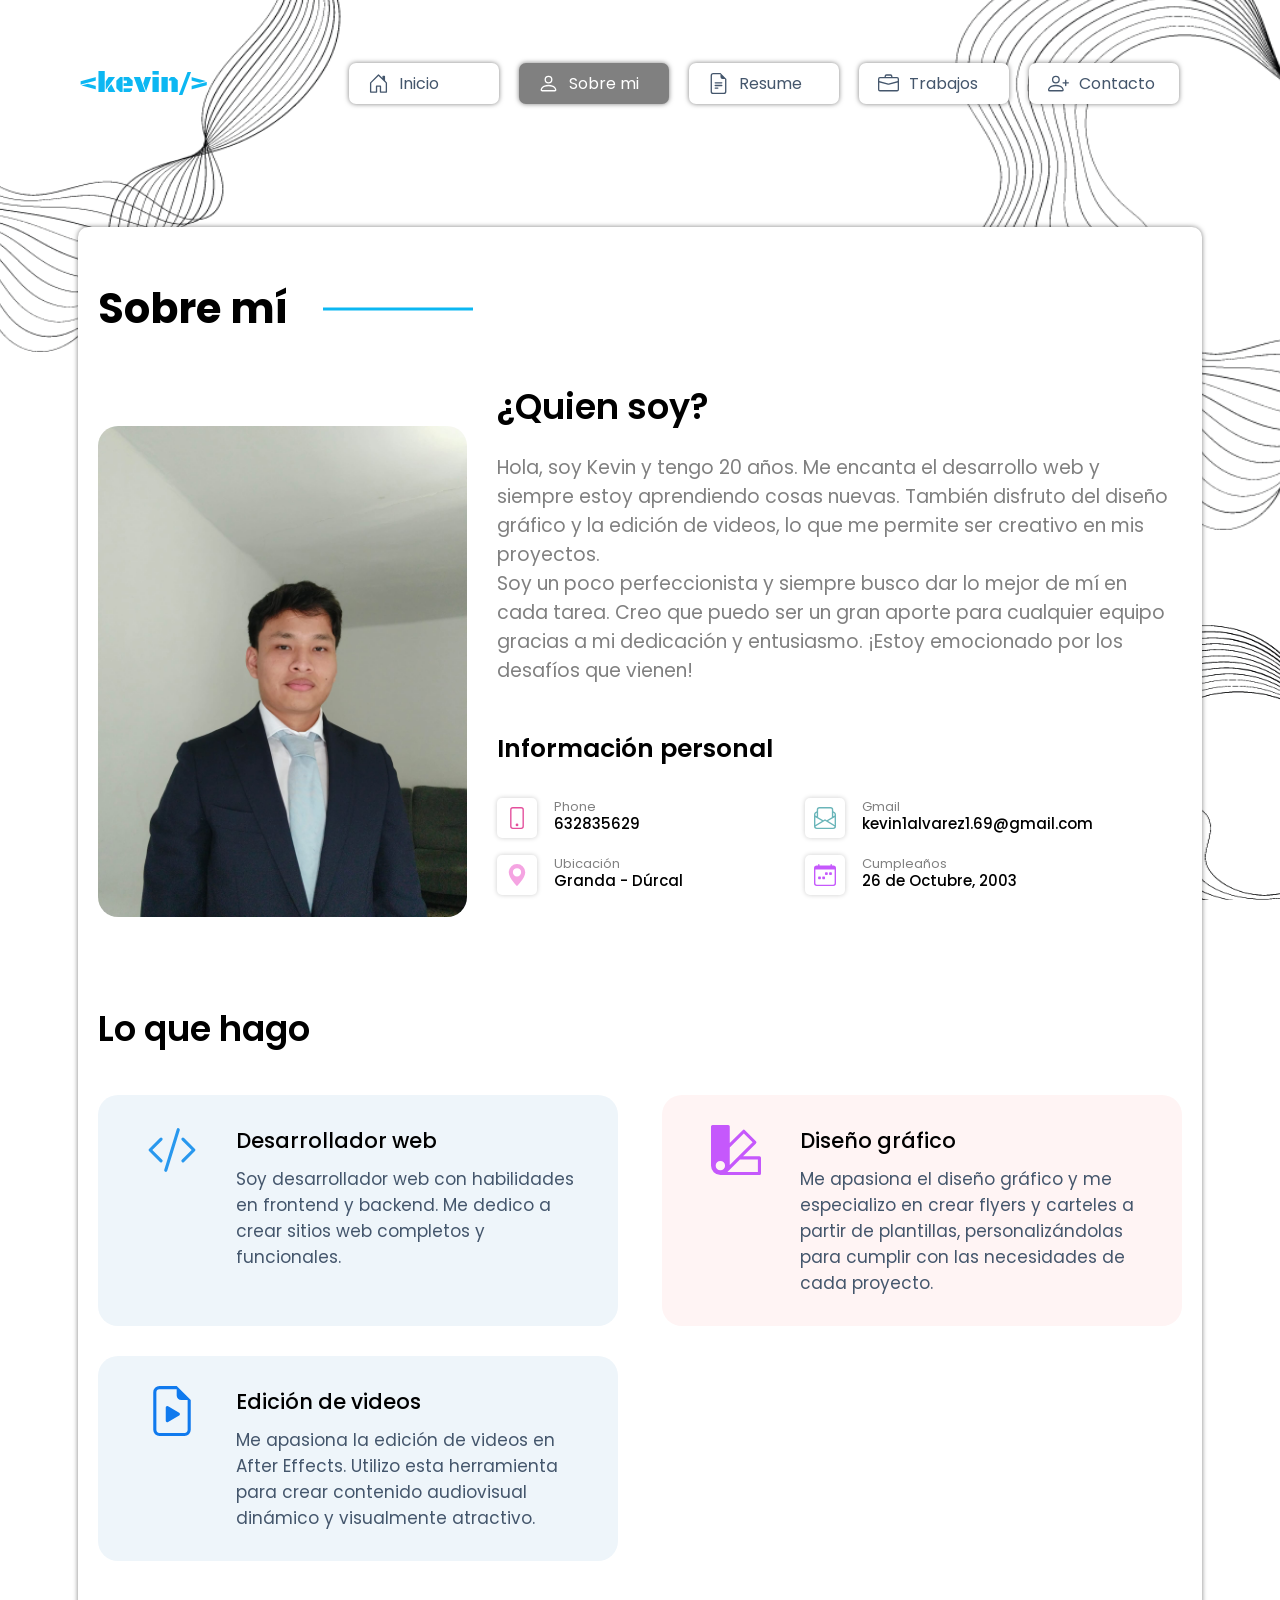
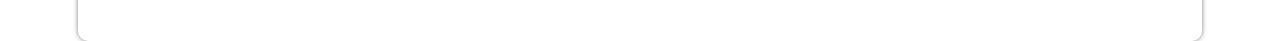
==== commit 4e35987e: "corrigiendo estilos del header y editando mi descripción" ====
--- a/about.html
+++ b/about.html
@@ -34,11 +34,11 @@
         <div class="header_container" id="containerMenu">
           <ul class="header_container_menu">
 
-            <a href="./index.html" class="header_container_menu_li home page_home"> <img src="./assets/img/house-door.svg" alt="">
+            <a href="./index.html" class="header_container_menu_li home "> <img src="./assets/img/house-door.svg" alt="">
               <span >Inicio</span>
             </a>
               
-            <a href="./about.html" class="header_container_menu_li home"> <img src="./assets/img/about.svg" alt="">
+            <a href="./about.html" class="header_container_menu_li home page_home"> <img src="./assets/img/about.svg" alt="">
               <span >Sobre mi</span>
             </a>
               
@@ -74,9 +74,12 @@
             <article class="article_about">
               <p class="article_about_title">¿Quien soy?</p>
               <p class="article_about_text">
-                I'm Creative Director and UI/UX Designer from Sydney, Australia, working in web development and print media. I enjoy turning complex problems into simple, beautiful and intuitive designs.
-
-                My aim is to bring across your message and identity in the most creative way. I created web design for many famous brand companies.
+                Hola, soy Kevin y tengo 20 años. Me encanta el desarrollo web y siempre estoy aprendiendo cosas nuevas. También disfruto del diseño gráfico y la edición de videos, lo que me permite ser creativo en mis proyectos.
+                <br/>
+
+                Soy un poco perfeccionista y siempre busco dar lo mejor de mí en cada tarea. Creo que puedo ser un gran aporte para cualquier equipo gracias a mi dedicación y entusiasmo. ¡Estoy emocionado por los desafíos que vienen!
+
+
               </p>
             </article>
 
--- a/src/css/style.css
+++ b/src/css/style.css
@@ -146,6 +146,327 @@
   transform: translateY(-5px);
 }
 
+.main_work {
+  background-color: white;
+  border-radius: 10px;
+  box-shadow: 0 0 5px rgba(0, 0, 0, 0.5);
+  padding: 50px 20px;
+  margin: auto;
+  width: 90%;
+}
+.main_work_title {
+  margin-bottom: 30px;
+  position: relative;
+}
+.main_work_title_text {
+  color: black;
+  font-weight: 700;
+  font-size: clamp(25px, 2vw + 1rem, 35px);
+  position: relative;
+}
+.main_work_title_text::after {
+  content: "";
+  position: absolute;
+  top: 50%;
+  left: 230px;
+  width: 55px;
+  height: 3px;
+  background-color: #0cb7f2;
+  transform: translateY(-50%);
+}
+@media (min-width: 768px) and (max-width: 991px) {
+  .main_work_title_text::after {
+    left: 300px;
+    width: 130px;
+  }
+}
+@media (min-width: 992px) and (max-width: 1400px) {
+  .main_work_title_text::after {
+    left: 325px;
+    width: 150px;
+  }
+}
+@media (min-width: 1401px) {
+  .main_work_title_text::after {
+    left: 370px;
+    width: 160px;
+  }
+}
+.main_work_navegation {
+  display: flex;
+  gap: 13px;
+  flex-wrap: wrap;
+  justify-content: space-around;
+  margin-bottom: 30px;
+  position: relative;
+}
+.main_work_navegation_menu {
+  color: #44566C;
+  font-size: 15px;
+  font-weight: 400;
+  font-size: clamp(15px, 0.68vw + 12.35px, 19px);
+}
+.main_work_navegation_menu:hover {
+  cursor: pointer;
+}
+.main_work_navegation #todos {
+  color: #0cb7f2;
+  font-weight: 500;
+}
+@media (min-width: 768px) and (max-width: 991px) {
+  .main_work_navegation {
+    justify-content: start;
+    gap: 35px;
+  }
+}
+@media (min-width: 992px) and (max-width: 1400px) {
+  .main_work_navegation {
+    justify-content: start;
+    gap: 40px;
+  }
+}
+@media (min-width: 1401px) {
+  .main_work_navegation {
+    justify-content: start;
+    gap: 40px;
+  }
+}
+.main_work_all .article_proyect {
+  border-radius: 20px;
+}
+.main_work_all .article_proyect_container {
+  padding: 20px;
+  display: flex;
+  justify-content: center;
+  align-items: center;
+  flex-direction: column;
+  margin-bottom: 20px;
+  text-decoration: none;
+}
+.main_work_all .article_proyect_container_img {
+  margin-bottom: 15px;
+  border-radius: 10px;
+}
+.main_work_all .article_proyect_container_text {
+  display: flex;
+  align-self: flex-start;
+}
+.main_work_all .article_proyect_container_text_title {
+  color: #44566C;
+  font-size: 14px;
+  font-weight: 400;
+}
+@media (min-width: 768px) and (max-width: 991px) {
+  .main_work_all {
+    display: flex;
+    flex-wrap: wrap;
+    justify-content: space-between;
+  }
+  .main_work_all .article_proyect {
+    width: 48%;
+    margin-bottom: 25px;
+  }
+}
+@media (min-width: 992px) and (max-width: 1400px) {
+  .main_work_all {
+    display: flex;
+    flex-wrap: wrap;
+    justify-content: space-between;
+  }
+  .main_work_all .article_proyect {
+    width: 32%;
+    margin-bottom: 25px;
+  }
+}
+@media (min-width: 1401px) {
+  .main_work_all {
+    display: flex;
+    flex-wrap: wrap;
+    justify-content: space-between;
+  }
+  .main_work_all .article_proyect {
+    width: 32%;
+    margin-bottom: 25px;
+  }
+}
+.main_work_noReponsive .article_proyect {
+  border-radius: 20px;
+}
+.main_work_noReponsive .article_proyect_container {
+  padding: 20px;
+  display: flex;
+  justify-content: center;
+  align-items: center;
+  flex-direction: column;
+  margin-bottom: 20px;
+  text-decoration: none;
+}
+.main_work_noReponsive .article_proyect_container_img {
+  margin-bottom: 15px;
+  border-radius: 10px;
+}
+.main_work_noReponsive .article_proyect_container_text {
+  display: flex;
+  align-self: flex-start;
+}
+.main_work_noReponsive .article_proyect_container_text_title {
+  color: #44566C;
+  font-size: 14px;
+  font-weight: 400;
+}
+@media (min-width: 768px) and (max-width: 991px) {
+  .main_work_noReponsive {
+    display: flex;
+    flex-wrap: wrap;
+    justify-content: space-between;
+  }
+  .main_work_noReponsive .article_proyect {
+    width: 48%;
+    margin-bottom: 25px;
+  }
+}
+@media (min-width: 992px) and (max-width: 1400px) {
+  .main_work_noReponsive {
+    display: flex;
+    flex-wrap: wrap;
+    justify-content: space-between;
+  }
+  .main_work_noReponsive .article_proyect {
+    width: 32%;
+    margin-bottom: 25px;
+  }
+}
+@media (min-width: 1401px) {
+  .main_work_noReponsive {
+    display: flex;
+    flex-wrap: wrap;
+    justify-content: space-between;
+  }
+  .main_work_noReponsive .article_proyect {
+    width: 32%;
+    margin-bottom: 25px;
+  }
+}
+.main_work_responsive .article_proyect {
+  border-radius: 20px;
+}
+.main_work_responsive .article_proyect_container {
+  padding: 20px;
+  display: flex;
+  justify-content: center;
+  align-items: center;
+  flex-direction: column;
+  margin-bottom: 20px;
+  text-decoration: none;
+}
+.main_work_responsive .article_proyect_container_img {
+  margin-bottom: 15px;
+  border-radius: 10px;
+}
+.main_work_responsive .article_proyect_container_text {
+  display: flex;
+  align-self: flex-start;
+}
+.main_work_responsive .article_proyect_container_text_title {
+  color: #44566C;
+  font-size: 14px;
+  font-weight: 400;
+}
+@media (min-width: 768px) and (max-width: 991px) {
+  .main_work_responsive {
+    display: flex;
+    flex-wrap: wrap;
+    justify-content: space-between;
+  }
+  .main_work_responsive .article_proyect {
+    width: 48%;
+    margin-bottom: 25px;
+  }
+}
+@media (min-width: 992px) and (max-width: 1400px) {
+  .main_work_responsive {
+    display: flex;
+    flex-wrap: wrap;
+    justify-content: space-between;
+  }
+  .main_work_responsive .article_proyect {
+    width: 32%;
+    margin-bottom: 25px;
+  }
+}
+@media (min-width: 1401px) {
+  .main_work_responsive {
+    display: flex;
+    flex-wrap: wrap;
+    justify-content: space-between;
+  }
+  .main_work_responsive .article_proyect {
+    width: 32%;
+    margin-bottom: 25px;
+  }
+}
+.main_work_games .article_proyect {
+  border-radius: 20px;
+}
+.main_work_games .article_proyect_container {
+  padding: 20px;
+  display: flex;
+  justify-content: center;
+  align-items: center;
+  flex-direction: column;
+  margin-bottom: 20px;
+  text-decoration: none;
+}
+.main_work_games .article_proyect_container_img {
+  margin-bottom: 15px;
+  border-radius: 10px;
+}
+.main_work_games .article_proyect_container_text {
+  display: flex;
+  align-self: flex-start;
+}
+.main_work_games .article_proyect_container_text_title {
+  color: #44566C;
+  font-size: 14px;
+  font-weight: 400;
+}
+@media (min-width: 768px) and (max-width: 991px) {
+  .main_work_games {
+    display: flex;
+    flex-wrap: wrap;
+    justify-content: space-between;
+  }
+  .main_work_games .article_proyect {
+    width: 48%;
+    margin-bottom: 25px;
+  }
+}
+@media (min-width: 992px) and (max-width: 1400px) {
+  .main_work_games {
+    display: flex;
+    flex-wrap: wrap;
+    justify-content: space-between;
+  }
+  .main_work_games .article_proyect {
+    width: 32%;
+    margin-bottom: 25px;
+  }
+}
+@media (min-width: 1401px) {
+  .main_work_games {
+    display: flex;
+    flex-wrap: wrap;
+    justify-content: space-between;
+  }
+  .main_work_games .article_proyect {
+    width: 32%;
+    margin-bottom: 25px;
+  }
+}
+.main_work .hidden {
+  display: none;
+}
+
 .main_about {
   background-color: white;
   border-radius: 10px;
@@ -524,7 +845,8 @@
   padding: 20px 20px;
   border-radius: 10px;
   margin-bottom: 20px;
-  height: 140px;
+  height: -moz-min-content;
+  height: min-content;
 }
 .main_resume_block_container_education .education_container_year {
   color: #44566C;
@@ -567,7 +889,8 @@
   padding: 20px 20px;
   border-radius: 10px;
   margin-bottom: 20px;
-  height: 140px;
+  height: -moz-min-content;
+  height: min-content;
 }
 .main_resume_block_experience_container .experience_container_year {
   color: #44566C;
@@ -607,7 +930,8 @@
   padding: 20px 20px;
   border-radius: 10px;
   margin-bottom: 20px;
-  height: 140px;
+  height: -moz-min-content;
+  height: min-content;
 }
 .main_resume_block_awards_container .awards_container_name {
   color: #44566C;
@@ -655,6 +979,166 @@
   }
   .main_resume_block_awards {
     flex: 1;
+  }
+}
+
+.main_contact {
+  background-color: white;
+  border-radius: 10px;
+  box-shadow: 0 0 5px rgba(0, 0, 0, 0.5);
+  padding: 50px 20px;
+  margin: auto;
+  width: 90%;
+}
+.main_contact_title {
+  margin-bottom: 40px;
+  position: relative;
+}
+.main_contact_title_text {
+  color: black;
+  font-weight: 700;
+  font-size: clamp(26px, 2vw + 1rem, 32px);
+  position: relative;
+}
+.main_contact_title_text::after {
+  content: "";
+  position: absolute;
+  top: 50%;
+  left: 170px;
+  width: 65px;
+  height: 3px;
+  background-color: #0cb7f2;
+  transform: translateY(-50%);
+}
+@media (min-width: 768px) and (max-width: 991px) {
+  .main_contact_title_text::after {
+    left: 200px;
+    width: 130px;
+  }
+}
+@media (min-width: 992px) and (max-width: 1400px) {
+  .main_contact_title_text::after {
+    left: 225px;
+    width: 150px;
+  }
+}
+@media (min-width: 1401px) {
+  .main_contact_title_text::after {
+    left: 270px;
+    width: 160px;
+  }
+}
+.main_contact_container_information {
+  margin-bottom: 50px;
+}
+.main_contact_container_information .information_article {
+  display: flex;
+  gap: 25px;
+  background-color: #FFF4F4;
+  padding: 20px 20px;
+  border-radius: 10px;
+  margin-bottom: 20px;
+}
+.main_contact_container_information .information_article_img img {
+  width: 27px;
+}
+.main_contact_container_information .information_article_text .text_title {
+  color: black;
+  display: flex;
+  justify-content: center;
+  align-items: center;
+  font-size: 23px;
+  font-weight: 500;
+  justify-content: start;
+  font-size: 17px;
+  font-size: clamp(18px, 0.68vw + 12.35px, 22px);
+}
+.main_contact_container_information .information_article_text .text_number {
+  color: #44566C;
+  font-size: 15px;
+  font-weight: 400;
+  font-size: clamp(15px, 0.68vw + 10px, 18px);
+}
+@media (min-width: 992px) and (max-width: 1400px) {
+  .main_contact_container_information {
+    display: flex;
+    flex-wrap: wrap;
+    justify-content: space-between;
+  }
+  .main_contact_container_information .information_article {
+    width: 49%;
+  }
+}
+.main_contact_container_gmail {
+  background-color: #F8FBFB;
+  padding: 20px 20px;
+  border-radius: 15px;
+}
+.main_contact_container_gmail_title {
+  color: #44566C;
+  font-size: 15px;
+  font-weight: 400;
+  font-size: 18px;
+  font-weight: 500;
+  margin-bottom: 40px;
+  font-size: clamp(18px, 0.68vw + 12.35px, 23px);
+}
+.main_contact_container_gmail_article .form_contact {
+  display: flex;
+  flex-direction: column;
+}
+.main_contact_container_gmail_article .form_contact_label {
+  color: #44566C;
+  font-size: 15px;
+  font-weight: 400;
+  transition: margin-bottom 0.2s ease-in;
+  font-size: clamp(16px, 0.68vw + 10px, 18px);
+}
+.main_contact_container_gmail_article .form_contact_input {
+  border: none;
+  border-bottom: 1px solid black;
+  margin-bottom: 20px;
+  color: black;
+  background-color: transparent;
+  font-size: clamp(14px, 0.68vw + 10px, 18px);
+  padding: 3px;
+}
+.main_contact_container_gmail_article .form_contact_input:focus {
+  outline: none;
+}
+.main_contact_container_gmail_article .form_contact_textArea {
+  border: none;
+  border-bottom: 1px solid black;
+  margin-bottom: 40px;
+  color: black;
+  background-color: transparent;
+  font-size: clamp(14px, 0.68vw + 10px, 18px);
+}
+.main_contact_container_gmail_article .form_contact_textArea:focus {
+  outline: none;
+}
+.main_contact_container_gmail_article .form_contact_send {
+  background-color: #8bddf8;
+  border: none;
+  color: #44566C;
+  font-size: 16px;
+  width: -moz-max-content;
+  width: max-content;
+  padding: 4px 10px;
+  border-radius: 10px;
+  font-size: clamp(15px, 0.68vw + 10px, 18px);
+}
+@media (min-width: 1401px) {
+  .main_contact_container {
+    display: flex;
+    justify-content: space-between;
+    gap: 30px;
+  }
+  .main_contact_container_information {
+    width: 35%;
+  }
+  .main_contact_container_gmail {
+    width: 65%;
   }
 }
 
@@ -666,7 +1150,7 @@
   position: relative;
   max-width: 90%;
   margin: auto;
-  margin-bottom: 30px;
+  margin-bottom: 100px;
   padding-top: 40px;
 }
 .header_name {
@@ -847,4 +1331,68 @@
   width: 100%;
   max-width: 1440px;
   margin: auto;
+}
+
+.business {
+  background-color: #d9fdfa;
+}
+
+.creative {
+  background-color: #d5f0ff;
+}
+
+.zone {
+  background-color: #d9d8c7;
+}
+
+.nft {
+  background-color: #ffdae5;
+}
+
+.delivery {
+  background-color: #ffbfad;
+}
+
+.skin {
+  background-color: #e0f1ed;
+}
+
+.architecture {
+  background-color: #eaeaea;
+}
+
+.portfolio {
+  background-color: #dfdfdf;
+}
+
+.community {
+  background-color: #ffe0c1;
+}
+
+.food {
+  background-color: #faffc4;
+}
+
+.skill {
+  background-color: #ffb6bd;
+}
+
+.game {
+  background-color: #d3ffd3;
+}
+
+.faster {
+  background-color: #cce2ff;
+}
+
+.password {
+  background-color: #e1ffe5;
+}
+
+.manager {
+  background-color: #f7dbff;
+}
+
+.guide {
+  background-color: #ffeecb;
 }/*# sourceMappingURL=style.css.map */
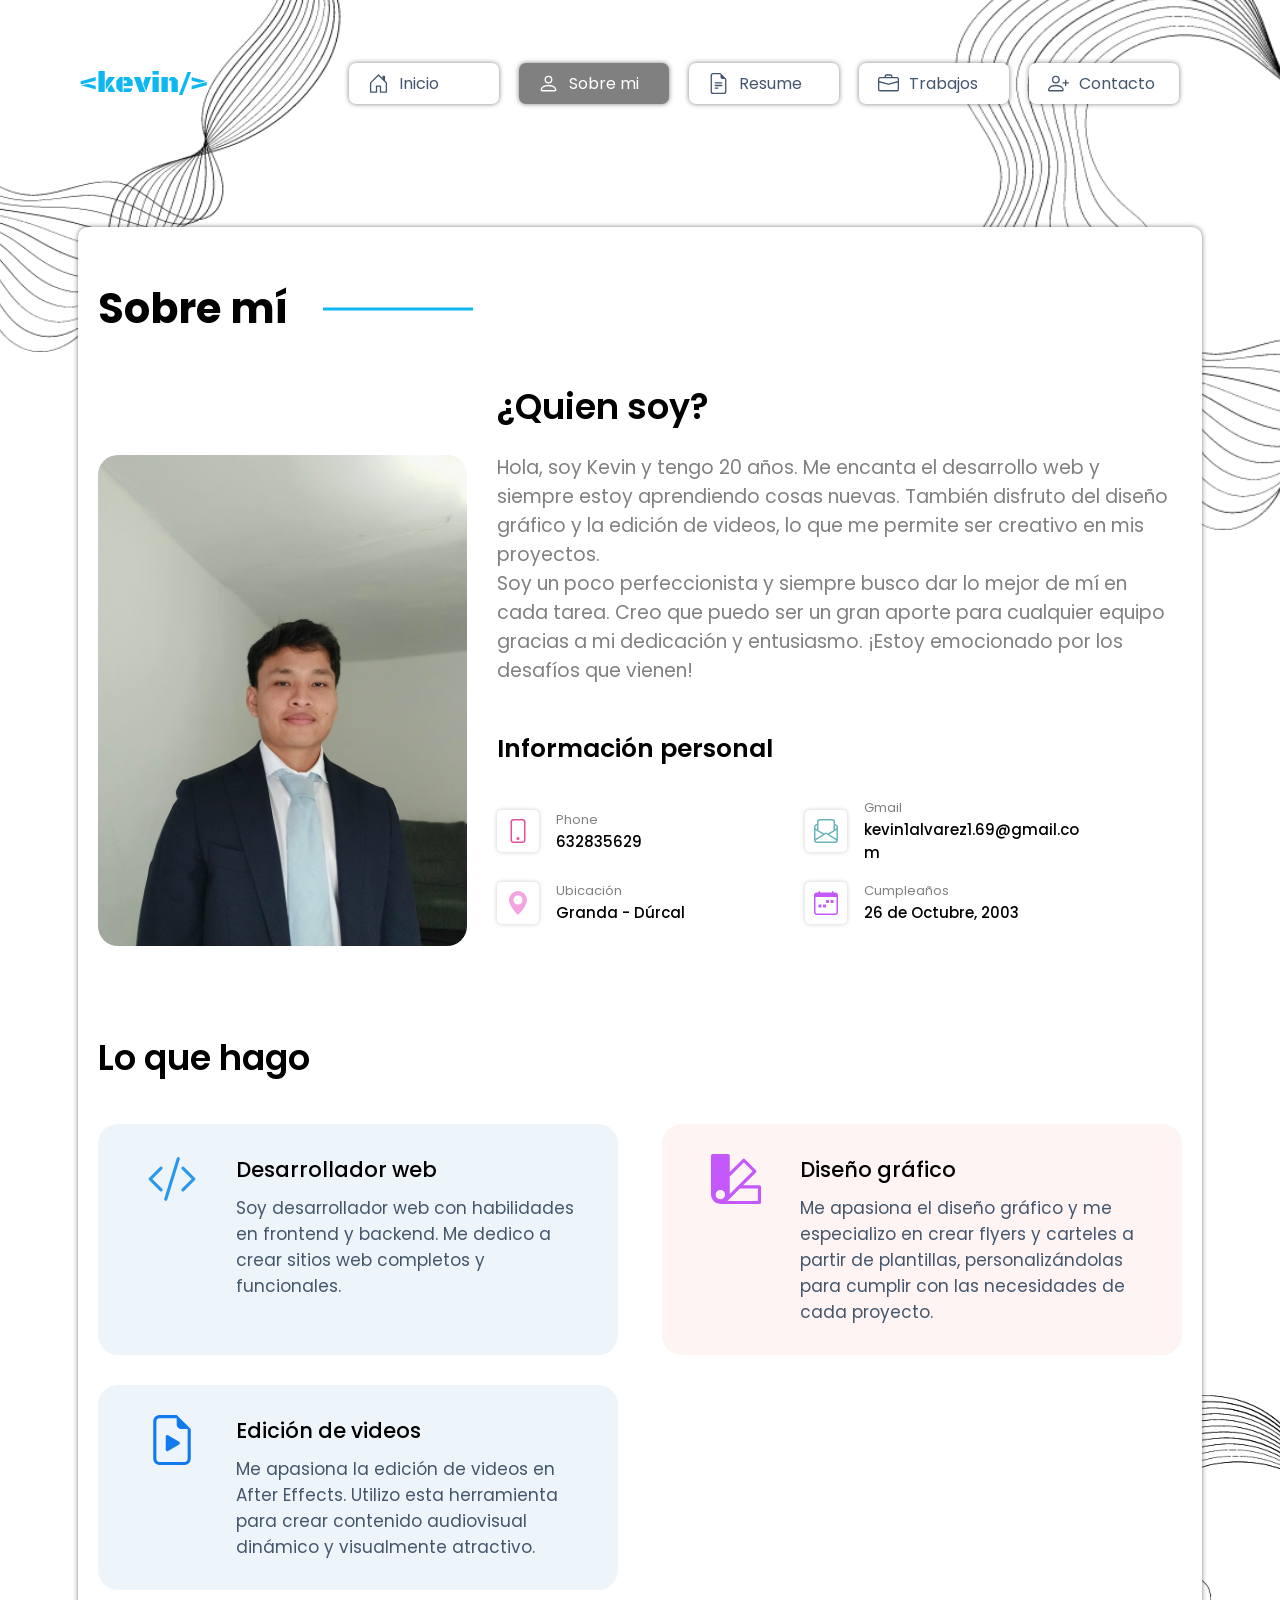
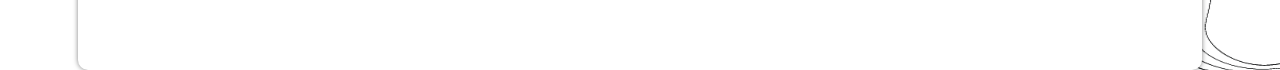
==== commit e3bfb31f: "añadiendo nueva foto" ====
--- a/about.html
+++ b/about.html
@@ -67,7 +67,7 @@
         <section class="main_about_container_principal">
 
           <article class="main_about_container_principal_photo">
-            <img src="./assets/img/me/kevin3.jpg" alt="">
+            <img src="./assets/img/me/kevin2.jpg" alt="">
           </article>
 
           <div class="main_about_container_principal_container">
--- a/src/css/style.css
+++ b/src/css/style.css
@@ -22,8 +22,10 @@
 
 #root {
   background-image: url(../../assets/img/Rectangle_1.svg), url(../../assets/img/Rectangle_2.svg), url(../../assets/img/Rectangle_3.svg);
-  background-repeat: no-repeat, no-repeat;
+  background-repeat: no-repeat, no-repeat, no-repeat;
   background-position: left 0, bottom 0 right -100px, top 0 right 0;
+  min-height: 100%; /* Ocupa al menos la altura del contenido */
+  position: relative;
 }
 
 @media (min-width: 480px) {
@@ -161,34 +163,40 @@
 .main_work_title_text {
   color: black;
   font-weight: 700;
-  font-size: clamp(25px, 2vw + 1rem, 35px);
+  font-size: clamp(20px, 2vw + 1rem, 27px);
   position: relative;
 }
 .main_work_title_text::after {
   content: "";
   position: absolute;
   top: 50%;
-  left: 230px;
+  left: 190px;
   width: 55px;
   height: 3px;
   background-color: #0cb7f2;
   transform: translateY(-50%);
 }
+@media (min-width: 400px) and (max-width: 767px) {
+  .main_work_title_text::after {
+    left: 220px;
+    width: 60px;
+  }
+}
 @media (min-width: 768px) and (max-width: 991px) {
   .main_work_title_text::after {
-    left: 300px;
+    left: 260px;
     width: 130px;
   }
 }
 @media (min-width: 992px) and (max-width: 1400px) {
   .main_work_title_text::after {
-    left: 325px;
+    left: 290px;
     width: 150px;
   }
 }
 @media (min-width: 1401px) {
   .main_work_title_text::after {
-    left: 370px;
+    left: 290px;
     width: 160px;
   }
 }
@@ -573,25 +581,30 @@
   align-items: center;
   gap: 17px;
   margin-bottom: 17px;
+  flex-wrap: wrap;
 }
 .main_about_container_principal_container .article_info_block_container img {
   height: -moz-min-content;
   height: min-content;
-  width: 40px;
+  width: 42px;
   padding: 9px;
   border-radius: 5px;
   background-color: white;
   box-shadow: 0 0 5px rgba(0, 0, 0, 0.2);
 }
+.main_about_container_principal_container .article_info_block_container_information {
+  width: 70%;
+}
 .main_about_container_principal_container .article_info_block_container_information_title {
   color: gray;
   font-size: 13px;
-  line-height: 10px;
+  overflow-wrap: break-word;
 }
 .main_about_container_principal_container .article_info_block_container_information_text {
   color: black;
   font-size: 15px;
   font-weight: 500;
+  overflow-wrap: break-word;
 }
 @media (min-width: 768px) and (max-width: 991px) {
   .main_about_container_principal_container .article_info_block {
@@ -1033,14 +1046,18 @@
 }
 .main_contact_container_information .information_article {
   display: flex;
-  gap: 25px;
   background-color: #FFF4F4;
   padding: 20px 20px;
   border-radius: 10px;
   margin-bottom: 20px;
+  flex-wrap: wrap;
+  gap: 20px;
 }
 .main_contact_container_information .information_article_img img {
   width: 27px;
+}
+.main_contact_container_information .information_article_text {
+  width: 70%;
 }
 .main_contact_container_information .information_article_text .text_title {
   color: black;
@@ -1058,6 +1075,7 @@
   font-size: 15px;
   font-weight: 400;
   font-size: clamp(15px, 0.68vw + 10px, 18px);
+  overflow-wrap: break-word;
 }
 @media (min-width: 992px) and (max-width: 1400px) {
   .main_contact_container_information {
@@ -1327,7 +1345,7 @@
 }
 
 .container {
-  height: 100vh;
+  height: auto;
   width: 100%;
   max-width: 1440px;
   margin: auto;
